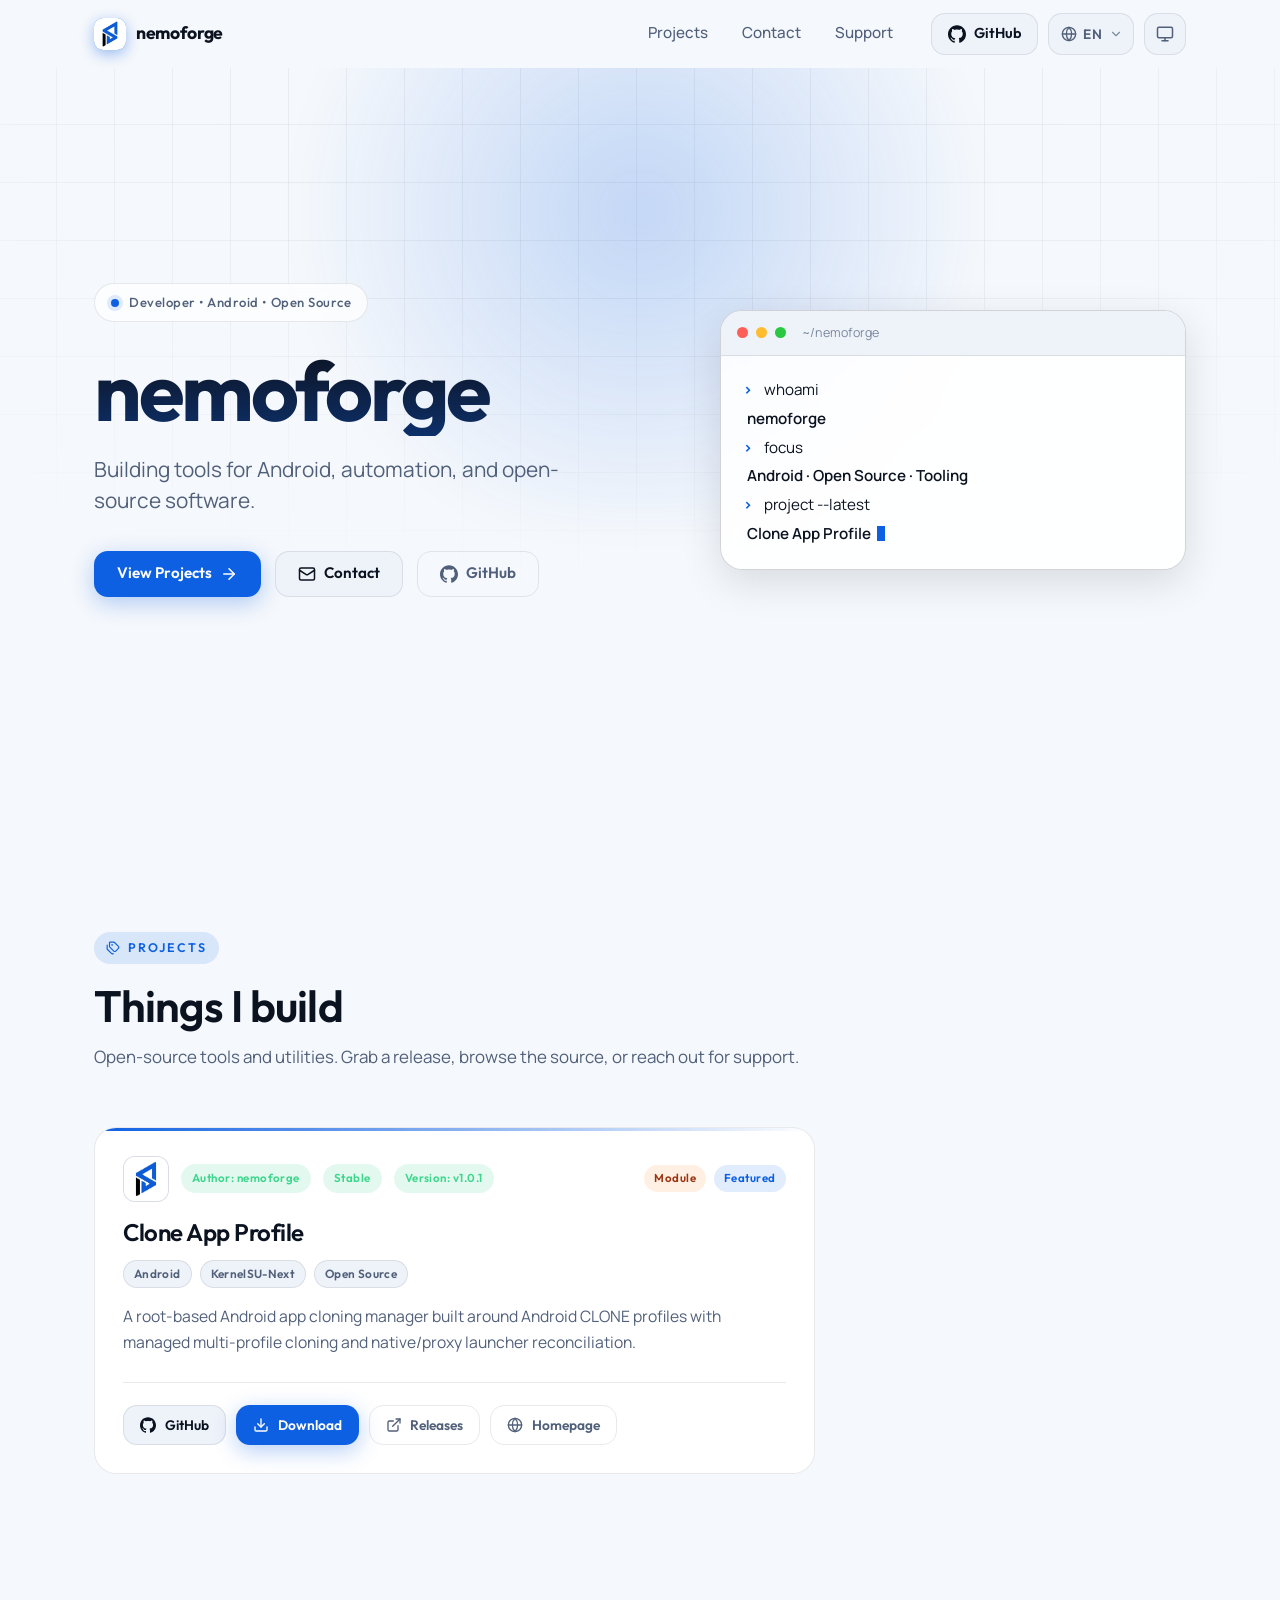
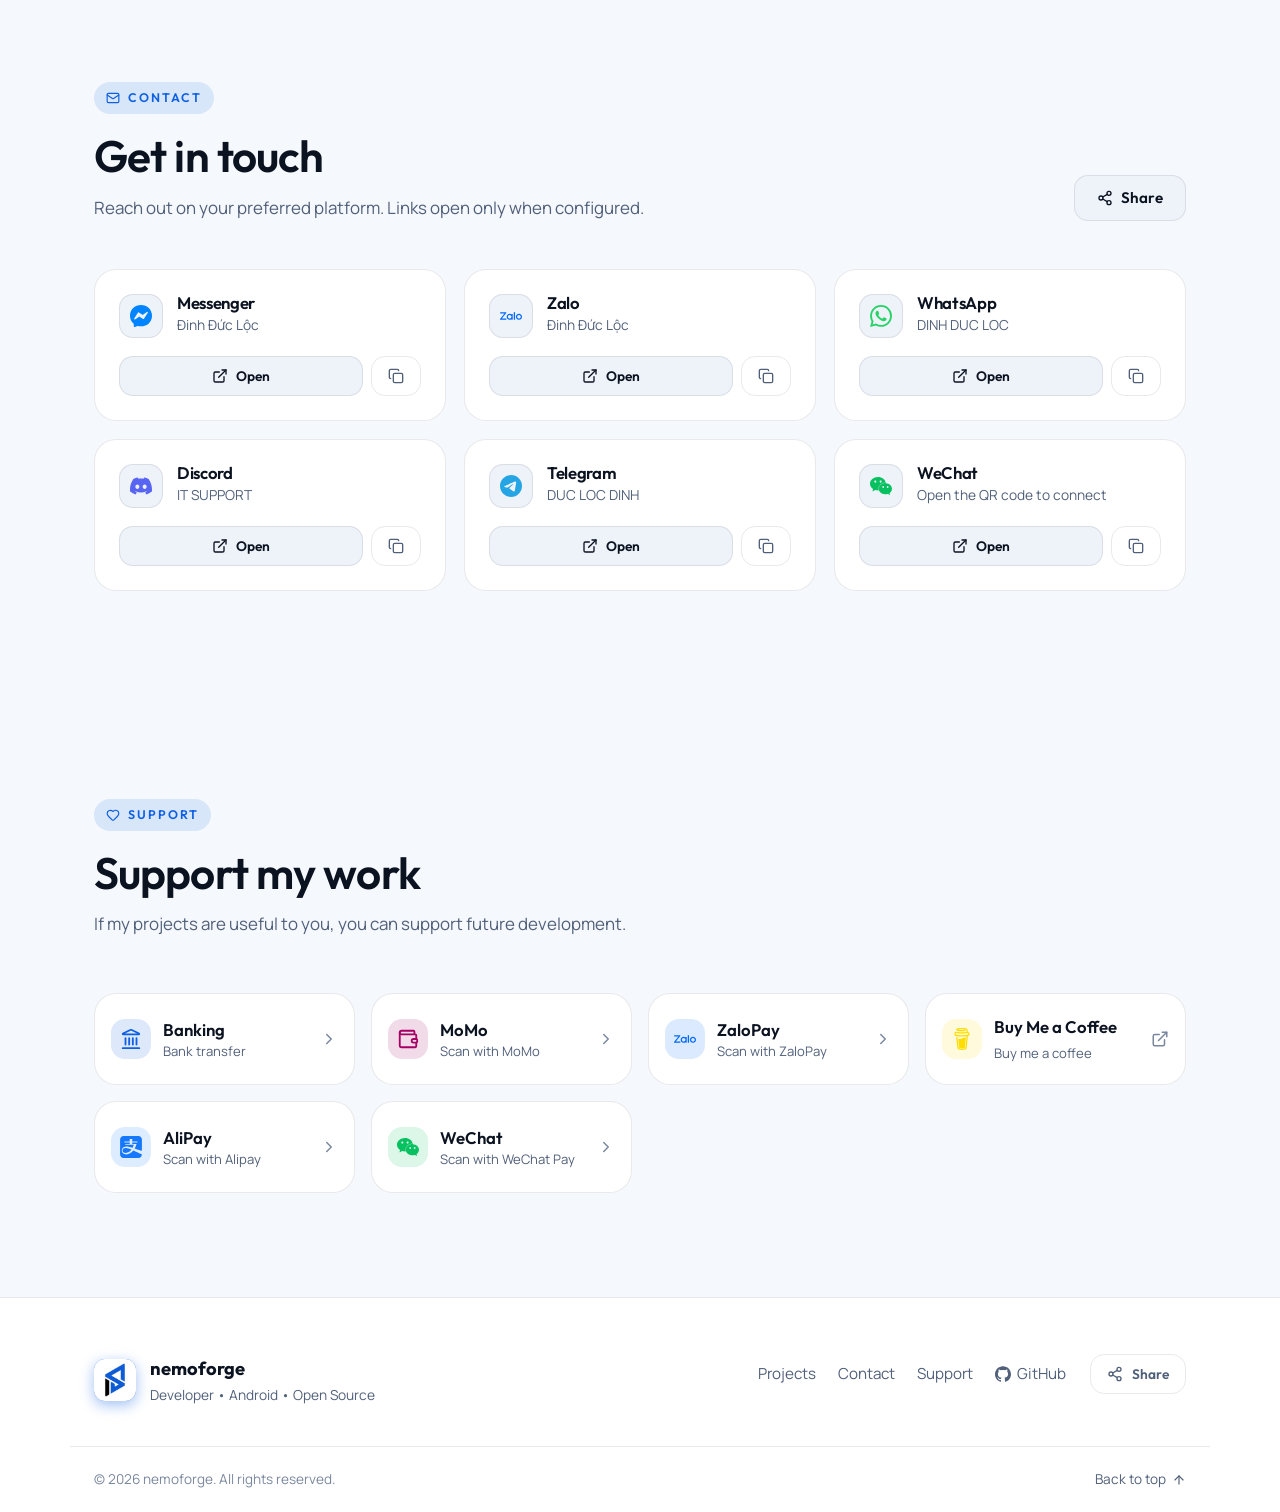
==== index.html @ b8c252a7 "Initial Commit" ====
<!doctype html>
<html lang="en">
  <head>
    <meta charset="UTF-8" />
    <meta name="viewport" content="width=device-width, initial-scale=1.0, viewport-fit=cover" />

    <title>nemoforge</title>
    <meta name="description" content="Developer projects, contact information and support links from nemoforge." />
    <link rel="canonical" href="https://nemoforge.github.io/" />
    <meta name="theme-color" content="#0E60E2" />

    <!-- Icons / manifest -->
    <link rel="icon" type="image/svg+xml" href="/assets/favicon-shgrZSRf.svg" />
    <link rel="apple-touch-icon" href="/assets/favicon-shgrZSRf.svg" />
    <link rel="manifest" href="/site.webmanifest" />

    <!-- Open Graph -->
    <meta property="og:type" content="website" />
    <meta property="og:site_name" content="nemoforge" />
    <meta property="og:title" content="nemoforge" />
    <meta property="og:description" content="Developer projects, contact information and support links from nemoforge." />
    <meta property="og:url" content="https://nemoforge.github.io/" />
    <meta property="og:image" content="https://nemoforge.github.io/social/og.webp" />
    <meta property="og:image:width" content="1200" />
    <meta property="og:image:height" content="630" />
    <meta property="og:image:alt" content="nemoforge — Building tools for Android, automation, and open-source software." />

    <!-- Twitter -->
    <meta name="twitter:card" content="summary_large_image" />
    <meta name="twitter:title" content="nemoforge" />
    <meta name="twitter:description" content="Developer projects, contact information and support links from nemoforge." />
    <meta name="twitter:image" content="https://nemoforge.github.io/social/og.webp" />

    <!-- Prevent flash of incorrect theme -->
    <script>
      (function () {
        try {
          var t = localStorage.getItem('nf-theme') || 'system';
          var m = window.matchMedia('(prefers-color-scheme: dark)').matches;
          var dark = t === 'dark' || (t === 'system' && m);
          document.documentElement.setAttribute('data-theme', dark ? 'dark' : 'light');
        } catch (e) {
          document.documentElement.setAttribute('data-theme', 'dark');
        }
      })();
    </script>
    <script type="module" crossorigin src="/assets/index-eURO1dX4.js"></script>
    <link rel="stylesheet" crossorigin href="/assets/index-DCCCiei5.css">
  </head>
  <body>
    <div id="root"></div>
  </body>
</html>
---- assets/index-DCCCiei5.css ----
@font-face{font-family:Outfit Variable;font-style:normal;font-display:swap;font-weight:100 900;src:url(/assets/outfit-latin-ext-wght-normal-DdQaqQDo.woff2) format("woff2-variations");unicode-range:U+0100-02BA,U+02BD-02C5,U+02C7-02CC,U+02CE-02D7,U+02DD-02FF,U+0304,U+0308,U+0329,U+1D00-1DBF,U+1E00-1E9F,U+1EF2-1EFF,U+2020,U+20A0-20AB,U+20AD-20C0,U+2113,U+2C60-2C7F,U+A720-A7FF}@font-face{font-family:Outfit Variable;font-style:normal;font-display:swap;font-weight:100 900;src:url(/assets/outfit-latin-wght-normal-Bc-8i84L.woff2) format("woff2-variations");unicode-range:U+0000-00FF,U+0131,U+0152-0153,U+02BB-02BC,U+02C6,U+02DA,U+02DC,U+0304,U+0308,U+0329,U+2000-206F,U+20AC,U+2122,U+2191,U+2193,U+2212,U+2215,U+FEFF,U+FFFD}@font-face{font-family:Manrope Variable;font-style:normal;font-display:swap;font-weight:200 800;src:url([data-uri]) format("woff2-variations");unicode-range:U+0460-052F,U+1C80-1C8A,U+20B4,U+2DE0-2DFF,U+A640-A69F,U+FE2E-FE2F}@font-face{font-family:Manrope Variable;font-style:normal;font-display:swap;font-weight:200 800;src:url(/assets/manrope-cyrillic-wght-normal-Dvxsihut.woff2) format("woff2-variations");unicode-range:U+0301,U+0400-045F,U+0490-0491,U+04B0-04B1,U+2116}@font-face{font-family:Manrope Variable;font-style:normal;font-display:swap;font-weight:200 800;src:url(/assets/manrope-greek-wght-normal-DL7QRZyv.woff2) format("woff2-variations");unicode-range:U+0370-0377,U+037A-037F,U+0384-038A,U+038C,U+038E-03A1,U+03A3-03FF}@font-face{font-family:Manrope Variable;font-style:normal;font-display:swap;font-weight:200 800;src:url(/assets/manrope-vietnamese-wght-normal-usUDDRr7.woff2) format("woff2-variations");unicode-range:U+0102-0103,U+0110-0111,U+0128-0129,U+0168-0169,U+01A0-01A1,U+01AF-01B0,U+0300-0301,U+0303-0304,U+0308-0309,U+0323,U+0329,U+1EA0-1EF9,U+20AB}@font-face{font-family:Manrope Variable;font-style:normal;font-display:swap;font-weight:200 800;src:url(/assets/manrope-latin-ext-wght-normal-Ch3YOpNY.woff2) format("woff2-variations");unicode-range:U+0100-02BA,U+02BD-02C5,U+02C7-02CC,U+02CE-02D7,U+02DD-02FF,U+0304,U+0308,U+0329,U+1D00-1DBF,U+1E00-1E9F,U+1EF2-1EFF,U+2020,U+20A0-20AB,U+20AD-20C0,U+2113,U+2C60-2C7F,U+A720-A7FF}@font-face{font-family:Manrope Variable;font-style:normal;font-display:swap;font-weight:200 800;src:url(/assets/manrope-latin-wght-normal-DHIcAJRg.woff2) format("woff2-variations");unicode-range:U+0000-00FF,U+0131,U+0152-0153,U+02BB-02BC,U+02C6,U+02DA,U+02DC,U+0304,U+0308,U+0329,U+2000-206F,U+20AC,U+2122,U+2191,U+2193,U+2212,U+2215,U+FEFF,U+FFFD}:root{--primary: #0E60E2;--primary-hover: #2C79F5;--primary-active: #0A4CB8;--primary-soft: rgba(14, 96, 226, .12);--primary-ring: rgba(14, 96, 226, .4);--danger: #E5484D;--success: #3DD68C;--radius-sm: 10px;--radius-md: 14px;--radius-lg: 22px;--radius-full: 999px;--font-display: "Outfit Variable", ui-sans-serif, system-ui, sans-serif;--font-body: "Manrope Variable", ui-sans-serif, system-ui, sans-serif;--maxw: 1140px;--nav-h: 68px}[data-theme=dark]{--background: #0A0C11;--surface: #111520;--surface-secondary: #171C29;--surface-hover: #1D2433;--text-primary: #EEF2F8;--text-secondary: #93A0B4;--text-tertiary: #66738A;--border: rgba(255, 255, 255, .08);--border-strong: rgba(255, 255, 255, .16);--grid-line: rgba(255, 255, 255, .045);--shadow-md: 0 12px 40px rgba(0, 0, 0, .45);--backdrop: rgba(6, 8, 12, .72);color-scheme:dark}[data-theme=light]{--background: #F5F8FC;--surface: #FFFFFF;--surface-secondary: #EEF2F9;--surface-hover: #E5ECF6;--text-primary: #0B1220;--text-secondary: #51607A;--text-tertiary: #7A889F;--border: rgba(11, 18, 32, .09);--border-strong: rgba(11, 18, 32, .18);--grid-line: rgba(11, 18, 32, .05);--shadow-md: 0 12px 40px rgba(11, 18, 32, .12);--backdrop: rgba(20, 28, 45, .45);color-scheme:light}*,*:before,*:after{box-sizing:border-box}*{margin:0}html{scroll-behavior:smooth;scroll-padding-top:calc(var(--nav-h) + 16px)}body{font-family:var(--font-body);background:var(--background);color:var(--text-primary);line-height:1.6;font-size:16px;-webkit-font-smoothing:antialiased;text-rendering:optimizeLegibility;transition:background-color .3s ease,color .3s ease;overflow-x:hidden}h1,h2,h3,h4{font-family:var(--font-display);line-height:1.08;font-weight:600;letter-spacing:-.02em;color:var(--text-primary)}a{color:inherit;text-decoration:none}img,svg{display:block;max-width:100%}button{font-family:inherit;color:inherit}ul{list-style:none;padding:0}:focus-visible{outline:2px solid var(--primary);outline-offset:3px;border-radius:6px}::selection{background:var(--primary);color:#fff}.container{width:100%;max-width:var(--maxw);margin:0 auto;padding:0 24px}.section{padding:104px 0;position:relative}.section-head{max-width:640px;margin-bottom:56px}.eyebrow{display:inline-flex;align-items:center;gap:8px;font-family:var(--font-display);font-size:.78rem;font-weight:600;letter-spacing:.16em;text-transform:uppercase;color:var(--primary);background:var(--primary-soft);padding:6px 12px;border-radius:var(--radius-full);margin-bottom:18px}.section-title{font-size:clamp(1.9rem,4vw,2.75rem);margin-bottom:14px}.section-sub{color:var(--text-secondary);font-size:1.06rem}.btn{display:inline-flex;align-items:center;justify-content:center;gap:.55rem;height:46px;padding:0 1.35rem;border-radius:var(--radius-md);font-family:var(--font-display);font-weight:600;font-size:.95rem;border:1px solid transparent;background:transparent;cursor:pointer;white-space:nowrap;transition:background-color .2s ease,border-color .2s ease,transform .15s ease,box-shadow .2s ease,color .2s ease}.btn:active{transform:translateY(1px)}.btn-primary{background:var(--primary);color:#fff;box-shadow:0 6px 22px #0e60e24d}.btn-primary:hover{background:var(--primary-hover)}.btn-primary:active{background:var(--primary-active)}.btn-secondary{background:var(--surface-secondary);color:var(--text-primary);border-color:var(--border)}.btn-secondary:hover{background:var(--surface-hover);border-color:var(--border-strong)}.btn-ghost{background:transparent;color:var(--text-secondary);border-color:var(--border)}.btn-ghost:hover{color:var(--text-primary);border-color:var(--border-strong);background:var(--surface)}.btn-sm{height:40px;padding:0 1rem;font-size:.86rem}.btn:disabled{opacity:.45;cursor:not-allowed}.btn:disabled:active{transform:none}.card{background:var(--surface);border:1px solid var(--border);border-radius:var(--radius-lg);transition:border-color .25s ease,transform .25s ease,box-shadow .25s ease,background-color .25s ease}[data-reveal]{opacity:0;transform:translateY(20px);transition:opacity .6s cubic-bezier(.22,1,.36,1),transform .6s cubic-bezier(.22,1,.36,1)}[data-reveal].in-view{opacity:1;transform:none}.skip-link{position:absolute;left:16px;top:-60px;z-index:1000;background:var(--primary);color:#fff;padding:10px 16px;border-radius:var(--radius-md);font-weight:600;transition:top .2s ease}.skip-link:focus{top:16px}@media (max-width: 768px){.container{padding:0 20px}.section{padding:72px 0}.section-head{margin-bottom:40px}}@media (max-width: 360px){.container{padding:0 16px}}@media (prefers-reduced-motion: reduce){html{scroll-behavior:auto}*,*:before,*:after{animation-duration:.001ms!important;animation-iteration-count:1!important;transition-duration:.001ms!important}[data-reveal]{opacity:1!important;transform:none!important}}._toggle_gw2w5_1{display:inline-flex;align-items:center;justify-content:center;width:42px;height:42px;border-radius:var(--radius-md);border:1px solid var(--border);background:var(--surface-secondary);color:var(--text-secondary);cursor:pointer;transition:color .2s ease,border-color .2s ease,background-color .2s ease,transform .15s ease}._toggle_gw2w5_1:hover{color:var(--text-primary);border-color:var(--border-strong);background:var(--surface-hover)}._toggle_gw2w5_1:active{transform:scale(.94)}._wrap_x53pj_1{position:relative}._trigger_x53pj_3{display:inline-flex;align-items:center;gap:6px;height:42px;padding:0 10px 0 12px;border-radius:var(--radius-md);border:1px solid var(--border);background:var(--surface-secondary);color:var(--text-secondary);font-family:var(--font-display);font-weight:600;font-size:.85rem;cursor:pointer;transition:color .2s ease,border-color .2s ease,background-color .2s ease}._trigger_x53pj_3:hover{color:var(--text-primary);border-color:var(--border-strong);background:var(--surface-hover)}._short_x53pj_21{letter-spacing:.04em;min-width:20px;text-align:left}._chevron_x53pj_22{transition:transform .2s ease;opacity:.7}._chevronOpen_x53pj_23{transform:rotate(180deg)}._menu_x53pj_25{position:absolute;top:calc(100% + 8px);right:0;min-width:170px;padding:6px;border-radius:var(--radius-md);background:var(--surface);border:1px solid var(--border-strong);box-shadow:var(--shadow-md);z-index:120;animation:_menu-in_x53pj_1 .16s ease}._option_x53pj_39{display:flex;align-items:center;justify-content:space-between;width:100%;gap:12px;padding:10px 12px;border:none;border-radius:9px;background:transparent;color:var(--text-secondary);font-family:var(--font-body);font-size:.92rem;cursor:pointer;transition:color .15s ease,background-color .15s ease}._option_x53pj_39:hover{color:var(--text-primary);background:var(--surface-secondary)}._active_x53pj_56{color:var(--primary);font-weight:600}@keyframes _menu-in_x53pj_1{0%{opacity:0;transform:translateY(-6px)}to{opacity:1;transform:none}}@media (max-width: 380px){._trigger_x53pj_3{padding:0;width:42px;justify-content:center}._short_x53pj_21,._chevron_x53pj_22{display:none}}._header_1wkyx_1{position:sticky;top:0;z-index:100;height:var(--nav-h);display:flex;align-items:center;border-bottom:1px solid transparent;transition:background-color .3s ease,border-color .3s ease,backdrop-filter .3s ease}._scrolled_1wkyx_12{background:color-mix(in srgb,var(--background) 78%,transparent);backdrop-filter:blur(16px);-webkit-backdrop-filter:blur(16px);border-bottom-color:var(--border)}._inner_1wkyx_19{display:flex;align-items:center;justify-content:space-between;gap:24px;width:100%}._brand_1wkyx_27{display:inline-flex;align-items:center;gap:10px;font-family:var(--font-display);font-weight:700;font-size:1.1rem;letter-spacing:-.02em}._mark_1wkyx_37{display:block;flex-shrink:0;object-fit:contain;width:32px;height:32px;border-radius:9px;background:linear-gradient(145deg,var(--primary-hover),var(--primary-active));box-shadow:0 4px 14px #0e60e266}._brandText_1wkyx_48{color:var(--text-primary)}._desktopNav_1wkyx_50{display:flex;align-items:center;gap:6px;margin-left:auto}._navLink_1wkyx_57{padding:8px 14px;border-radius:var(--radius-md);color:var(--text-secondary);font-weight:500;font-size:.95rem;transition:color .2s ease,background-color .2s ease}._navLink_1wkyx_57:hover{color:var(--text-primary);background:var(--surface-secondary)}._actions_1wkyx_67{display:flex;align-items:center;gap:10px}._ghLink_1wkyx_69{display:inline-flex;align-items:center;gap:8px;height:42px;padding:0 16px;border-radius:var(--radius-md);border:1px solid var(--border);background:var(--surface-secondary);color:var(--text-primary);font-family:var(--font-display);font-weight:600;font-size:.9rem;transition:border-color .2s ease,background-color .2s ease}._ghLink_1wkyx_69:hover{border-color:var(--border-strong);background:var(--surface-hover)}._hamburger_1wkyx_86{display:none;align-items:center;justify-content:center;width:42px;height:42px;border-radius:var(--radius-md);border:1px solid var(--border);background:var(--surface-secondary);color:var(--text-primary);cursor:pointer}._overlay_1wkyx_99{position:fixed;inset:var(--nav-h) 0 0;background:var(--backdrop);-webkit-backdrop-filter:blur(4px);backdrop-filter:blur(4px);z-index:90;animation:_fade_1wkyx_1 .2s ease}._mobileNav_1wkyx_108{position:fixed;top:var(--nav-h);left:0;right:0;z-index:95;display:flex;flex-direction:column;gap:4px;padding:16px 20px 22px;background:var(--surface);border-bottom:1px solid var(--border);box-shadow:var(--shadow-md);animation:_slide_1wkyx_1 .24s cubic-bezier(.22,1,.36,1)}._mobileLink_1wkyx_124{display:flex;align-items:center;gap:10px;padding:14px 16px;border-radius:var(--radius-md);font-family:var(--font-display);font-weight:600;font-size:1.05rem;color:var(--text-primary);transition:background-color .2s ease}._mobileLink_1wkyx_124:hover{background:var(--surface-secondary)}@keyframes _fade_1wkyx_1{0%{opacity:0}to{opacity:1}}@keyframes _slide_1wkyx_1{0%{opacity:0;transform:translateY(-10px)}to{opacity:1;transform:none}}@media (max-width: 860px){._desktopNav_1wkyx_50,._ghLink_1wkyx_69 span{display:none}._ghLink_1wkyx_69{padding:0;width:42px;justify-content:center}._hamburger_1wkyx_86{display:inline-flex}}@media (max-width: 860px){._ghLink_1wkyx_69{display:none}}@media (max-width: 400px){._actions_1wkyx_67{gap:6px}._brandText_1wkyx_48{font-size:1rem}}._hero_1u9i2_1{position:relative;min-height:calc(92vh - var(--nav-h));display:flex;align-items:center;padding:80px 0 96px;overflow:hidden}._bg_1u9i2_10{position:absolute;top:0;right:0;bottom:0;left:0;pointer-events:none;z-index:0}._grid_1u9i2_12{position:absolute;top:-2px;right:-2px;bottom:-2px;left:-2px;background-image:linear-gradient(var(--grid-line) 1px,transparent 1px),linear-gradient(90deg,var(--grid-line) 1px,transparent 1px);background-size:58px 58px;-webkit-mask-image:radial-gradient(ellipse 82% 62% at 50% 8%,#000 38%,transparent 100%);mask-image:radial-gradient(ellipse 82% 62% at 50% 8%,#000 38%,transparent 100%)}._glow_1u9i2_23{position:absolute;top:-22%;left:50%;width:min(920px,90vw);height:620px;transform:translate(-50%);background:radial-gradient(circle at center,rgba(14,96,226,.22),transparent 62%);filter:blur(18px);animation:_float_1u9i2_1 15s ease-in-out infinite}._inner_1u9i2_35{position:relative;z-index:1;display:grid;grid-template-columns:1.1fr .9fr;align-items:center;gap:56px}._left_1u9i2_44{max-width:620px}._badge_1u9i2_46{display:inline-flex;align-items:center;gap:10px;padding:8px 16px;border-radius:var(--radius-full);border:1px solid var(--border);background:color-mix(in srgb,var(--surface) 70%,transparent);-webkit-backdrop-filter:blur(8px);backdrop-filter:blur(8px);font-family:var(--font-display);font-size:.82rem;font-weight:500;letter-spacing:.04em;color:var(--text-secondary)}._dot_1u9i2_62{width:8px;height:8px;border-radius:50%;background:var(--primary);box-shadow:0 0 0 4px var(--primary-soft)}._title_1u9i2_70{font-size:clamp(3rem,7vw,5.2rem);font-weight:700;letter-spacing:-.04em;margin:24px 0 18px;background:linear-gradient(180deg,var(--text-primary),color-mix(in srgb,var(--text-primary) 62%,var(--primary)));-webkit-background-clip:text;background-clip:text;color:transparent}._subtitle_1u9i2_81{font-size:clamp(1.05rem,2.2vw,1.3rem);color:var(--text-secondary);max-width:520px;line-height:1.5}._cta_1u9i2_88{display:flex;flex-wrap:wrap;gap:14px;margin-top:34px}._terminal_1u9i2_96{border:1px solid var(--border-strong);border-radius:var(--radius-lg);background:color-mix(in srgb,var(--surface) 88%,transparent);-webkit-backdrop-filter:blur(10px);backdrop-filter:blur(10px);box-shadow:var(--shadow-md);overflow:hidden;font-family:Manrope Variable,ui-monospace,monospace}._termBar_1u9i2_106{display:flex;align-items:center;gap:8px;padding:12px 16px;border-bottom:1px solid var(--border);background:var(--surface-secondary)}._dotRed_1u9i2_114,._dotYellow_1u9i2_114,._dotGreen_1u9i2_114{width:11px;height:11px;border-radius:50%}._dotRed_1u9i2_114{background:#ff5f57}._dotYellow_1u9i2_114{background:#febc2e}._dotGreen_1u9i2_114{background:#28c840}._termTitle_1u9i2_118{margin-left:8px;font-size:.78rem;color:var(--text-tertiary);letter-spacing:.02em}._termBody_1u9i2_120{padding:20px 22px;font-size:.95rem;line-height:1.9;font-variant-ligatures:none}._termBody_1u9i2_120 p{white-space:nowrap}._prompt_1u9i2_127{color:var(--primary);font-weight:700;margin-right:8px}._out_1u9i2_128{color:var(--text-primary);font-weight:600;padding-left:4px}._caret_1u9i2_130{display:inline-block;width:8px;height:1.05em;margin-left:6px;vertical-align:-.15em;background:var(--primary);animation:_blink_1u9i2_1 1.1s steps(1) infinite}@keyframes _float_1u9i2_1{0%,to{transform:translate(-50%) translateY(0)}50%{transform:translate(-50%) translateY(34px)}}@keyframes _blink_1u9i2_1{0%,50%{opacity:1}50.01%,to{opacity:0}}@media (prefers-reduced-motion: reduce){._glow_1u9i2_23,._caret_1u9i2_130{animation:none}}@media (max-width: 900px){._inner_1u9i2_35{grid-template-columns:1fr;gap:40px}._terminal_1u9i2_96{max-width:460px}}@media (max-width: 560px){._hero_1u9i2_1{min-height:auto;padding:48px 0 64px}._cta_1u9i2_88 ._btn_1u9i2_158{flex:1 1 auto}._termBody_1u9i2_120{font-size:.86rem}}._sectionHead_xxhfl_1.section-head{max-width:none}._grid_xxhfl_5{display:grid;grid-template-columns:repeat(auto-fill,minmax(340px,1fr));gap:22px}._card_xxhfl_11{display:flex;flex-direction:column;padding:28px;position:relative;overflow:hidden}._card_xxhfl_11:before{content:"";position:absolute;inset:0 0 auto 0;height:3px;background:linear-gradient(90deg,var(--primary),transparent);opacity:0;transition:opacity .25s ease}._card_xxhfl_11:hover{border-color:var(--border-strong);transform:translateY(-4px);box-shadow:var(--shadow-md)}._card_xxhfl_11:hover:before{opacity:1}._featured_xxhfl_40{grid-column:span 2}._featured_xxhfl_40:before{opacity:1}._top_xxhfl_48{display:flex;flex-wrap:wrap;align-items:center;gap:12px;margin-bottom:18px}._icon_xxhfl_56{display:inline-flex;align-items:center;justify-content:center;width:46px;height:46px;border-radius:12px;overflow:hidden;background:var(--surface-secondary);border:1px solid var(--border);flex-shrink:0}._iconImg_xxhfl_69{width:100%;height:100%;object-fit:cover}._iconFallback_xxhfl_75{font-family:var(--font-display);font-weight:700;font-size:1.3rem;color:var(--primary);text-transform:lowercase}._status_xxhfl_83{font-family:var(--font-display);font-size:.72rem;font-weight:600;letter-spacing:.04em;padding:4px 10px;border-radius:var(--radius-full);border:1px solid var(--border)}._status_stable_xxhfl_93,._metadata_xxhfl_94{color:var(--success);background:color-mix(in srgb,var(--success) 14%,transparent);border-color:transparent}._status_beta_xxhfl_100{color:#febc2e;background:#febc2e24;border-color:transparent}._status_wip_xxhfl_106{color:var(--text-secondary);background:var(--surface-secondary)}._status_archived_xxhfl_111{color:var(--text-tertiary);background:var(--surface-secondary)}._metadata_xxhfl_94{max-width:100%;overflow-wrap:anywhere}._badges_xxhfl_121{display:flex;flex-wrap:wrap;align-items:center;gap:8px;margin-left:auto}._featuredTag_xxhfl_129{font-family:var(--font-display);font-size:.72rem;font-weight:600;letter-spacing:.04em;padding:4px 10px;border-radius:var(--radius-full);color:var(--primary);background:var(--primary-soft)}._category_module_xxhfl_140{color:#fb923c;background:#fb923c24}._category_apk_xxhfl_145{color:#facc15;background:#facc1524}[data-theme=light] ._category_module_xxhfl_140{color:#9a3412}[data-theme=light] ._category_apk_xxhfl_145{color:#854d0e}._body_xxhfl_158{flex:1}._name_xxhfl_162{font-size:1.5rem;margin-bottom:14px}._tags_xxhfl_167{display:flex;flex-wrap:wrap;gap:8px;margin-bottom:16px}._tag_xxhfl_167{font-family:var(--font-display);font-size:.74rem;font-weight:600;letter-spacing:.03em;padding:4px 10px;border-radius:var(--radius-full);color:var(--text-secondary);background:var(--surface-secondary);border:1px solid var(--border)}._desc_xxhfl_186{color:var(--text-secondary);font-size:.98rem;line-height:1.65}._actions_xxhfl_192{display:flex;flex-wrap:wrap;gap:10px;margin-top:26px;padding-top:22px;border-top:1px solid var(--border)}@media (max-width: 760px){._grid_xxhfl_5{grid-template-columns:1fr}._featured_xxhfl_40{grid-column:auto}}@media (max-width: 480px){._card_xxhfl_11{padding:24px}._actions_xxhfl_192 ._btn_xxhfl_216{flex:1 1 auto}}._wrap_8br6j_1{position:fixed;left:50%;bottom:28px;transform:translate(-50%);z-index:2000;display:flex;flex-direction:column;gap:10px;align-items:center;pointer-events:none;width:max-content;max-width:calc(100vw - 32px)}._toast_8br6j_16{display:flex;align-items:center;gap:10px;background:var(--surface);color:var(--text-primary);border:1px solid var(--border-strong);border-radius:var(--radius-full);padding:12px 20px;font-size:.9rem;font-weight:500;box-shadow:var(--shadow-md);animation:_toast-in_8br6j_1 .25s cubic-bezier(.22,1,.36,1)}._icon_8br6j_31{color:var(--success);flex-shrink:0}@keyframes _toast-in_8br6j_1{0%{opacity:0;transform:translateY(12px) scale(.96)}to{opacity:1;transform:none}}._head_1xxfy_1{display:flex;align-items:flex-end;justify-content:space-between;gap:24px;margin-bottom:48px}._share_1xxfy_8{flex-shrink:0}._grid_1xxfy_10{display:grid;grid-template-columns:repeat(auto-fill,minmax(300px,1fr));gap:18px}._card_1xxfy_16{display:flex;flex-direction:column;gap:18px;padding:24px}._card_1xxfy_16:hover{border-color:var(--border-strong);transform:translateY(-3px)}._cardHead_1xxfy_24{display:flex;align-items:flex-start;gap:14px}._icon_1xxfy_26{display:inline-flex;align-items:center;justify-content:center;width:44px;height:44px;border-radius:var(--radius-md);background:var(--surface-secondary);border:1px solid var(--border);flex-shrink:0}._info_1xxfy_38{min-width:0}._name_1xxfy_39{font-size:1.05rem;margin-bottom:2px}._meta_1xxfy_40{color:var(--text-secondary);font-size:.86rem;word-break:break-all}._row_1xxfy_42{display:flex;gap:8px;margin-top:auto}._action_1xxfy_43{flex:1}@media (max-width: 640px){._head_1xxfy_1{flex-direction:column;align-items:flex-start;gap:20px}._grid_1xxfy_10{grid-template-columns:1fr}}._backdrop_umqs8_1{position:fixed;top:0;right:0;bottom:0;left:0;z-index:500;background:var(--backdrop);backdrop-filter:blur(6px);-webkit-backdrop-filter:blur(6px);display:flex;align-items:center;justify-content:center;padding:24px;animation:_fade_umqs8_1 .2s ease}._dialog_umqs8_15{width:100%;max-width:420px;background:var(--surface);border:1px solid var(--border-strong);border-radius:var(--radius-lg);box-shadow:var(--shadow-md);padding:24px;animation:_pop_umqs8_1 .24s cubic-bezier(.22,1,.36,1);max-height:calc(100vh - 48px);overflow-y:auto}._header_umqs8_28{display:flex;align-items:center;justify-content:space-between;margin-bottom:20px}._title_umqs8_29{font-size:1.3rem}._close_umqs8_31{display:inline-flex;align-items:center;justify-content:center;width:38px;height:38px;border-radius:var(--radius-md);border:1px solid var(--border);background:var(--surface-secondary);color:var(--text-secondary);cursor:pointer;transition:color .2s ease,background-color .2s ease}._close_umqs8_31:hover{color:var(--text-primary);background:var(--surface-hover)}._qrWrap_umqs8_46{display:flex;justify-content:center;margin-bottom:22px}._qrImg_umqs8_48{width:240px;height:240px;object-fit:contain;border-radius:var(--radius-md);background:#fff;padding:12px;border:1px solid var(--border)}._qrPlaceholder_umqs8_58{width:240px;height:240px;display:flex;flex-direction:column;align-items:center;justify-content:center;gap:8px;text-align:center;color:var(--text-tertiary);background:var(--surface-secondary);border:1px dashed var(--border-strong);border-radius:var(--radius-md)}._qrPlaceholder_umqs8_58 span{font-family:var(--font-display);font-weight:600;font-size:.95rem;color:var(--text-secondary)}._qrPlaceholder_umqs8_58 small{font-size:.78rem}._rows_umqs8_75{display:flex;flex-direction:column;gap:2px;margin-bottom:20px}._detailRow_umqs8_77{display:flex;align-items:center;gap:12px;padding:12px 0;border-bottom:1px solid var(--border)}._detailRow_umqs8_77:last-child{border-bottom:none}._rowLabel_umqs8_86{font-size:.82rem;color:var(--text-tertiary);min-width:108px;flex-shrink:0}._rowValue_umqs8_87{font-family:var(--font-display);font-weight:600;color:var(--text-primary);flex:1;word-break:break-all;text-align:right}._copyBtn_umqs8_95{display:inline-flex;align-items:center;justify-content:center;width:34px;height:34px;border-radius:9px;border:1px solid var(--border);background:var(--surface-secondary);color:var(--text-secondary);cursor:pointer;flex-shrink:0;transition:color .2s ease,background-color .2s ease}._copyBtn_umqs8_95:hover{color:var(--primary);background:var(--primary-soft)}._cta_umqs8_111{width:100%}._emptyNote_umqs8_113{text-align:center;color:var(--text-secondary);font-size:.92rem;padding:4px 8px}@keyframes _fade_umqs8_1{0%{opacity:0}to{opacity:1}}@keyframes _pop_umqs8_1{0%{opacity:0;transform:translateY(16px) scale(.97)}to{opacity:1;transform:none}}@media (max-width: 520px){._backdrop_umqs8_1{padding:0;align-items:flex-end}._dialog_umqs8_15{max-width:100%;max-height:92vh;border-radius:var(--radius-lg) var(--radius-lg) 0 0;animation:_sheet_umqs8_1 .28s cubic-bezier(.22,1,.36,1);padding-bottom:max(24px,env(safe-area-inset-bottom))}._qrImg_umqs8_48,._qrPlaceholder_umqs8_58{width:220px;height:220px}}@keyframes _sheet_umqs8_1{0%{transform:translateY(100%)}to{transform:none}}._head_rvx45_1{max-width:620px}._grid_rvx45_3{display:grid;grid-template-columns:repeat(auto-fill,minmax(min(100%,260px),1fr));grid-auto-rows:1fr;gap:16px}._method_rvx45_10{display:flex;width:100%;min-width:0;height:100%;align-items:center;gap:12px;padding:20px 16px;text-align:left;cursor:pointer;font-family:var(--font-body)}._method_rvx45_10:hover{border-color:color-mix(in srgb,var(--accent) 55%,var(--border));transform:translateY(-3px);box-shadow:var(--shadow-md)}._icon_rvx45_28{display:inline-flex;align-items:center;justify-content:center;width:40px;height:40px;border-radius:var(--radius-md);color:var(--accent);background:color-mix(in srgb,var(--accent) 14%,transparent);flex-shrink:0}._info_rvx45_40{display:flex;flex-direction:column;gap:2px;flex:1;min-width:0}._name_rvx45_41{font-family:var(--font-display);font-weight:600;font-size:1.05rem;color:var(--text-primary);white-space:nowrap}._hint_rvx45_42{font-size:.82rem;color:var(--text-secondary)}._chevron_rvx45_44{color:var(--text-tertiary);transition:transform .2s ease,color .2s ease;flex-shrink:0}._method_rvx45_10:hover ._chevron_rvx45_44{transform:translate(3px);color:var(--accent)}@media (max-width: 560px){._grid_rvx45_3{grid-template-columns:1fr}}._footer_2fqsx_1{border-top:1px solid var(--border);background:var(--surface);padding:56px 0 0}._inner_2fqsx_7{display:flex;align-items:flex-start;justify-content:space-between;gap:32px;flex-wrap:wrap;padding-bottom:40px}._brand_2fqsx_16{display:flex;align-items:center;gap:14px}._mark_2fqsx_18{display:block;flex-shrink:0;object-fit:contain;width:42px;height:42px;border-radius:11px;background:linear-gradient(145deg,var(--primary-hover),var(--primary-active));box-shadow:0 4px 14px #0e60e266}._name_2fqsx_29{font-family:var(--font-display);font-weight:700;font-size:1.15rem}._tagline_2fqsx_30{color:var(--text-secondary);font-size:.86rem}._links_2fqsx_32{display:flex;flex-wrap:wrap;gap:8px 22px;align-items:center}._links_2fqsx_32 a{color:var(--text-secondary);font-size:.95rem;transition:color .2s ease}._links_2fqsx_32 a:hover{color:var(--text-primary)}._gh_2fqsx_36{display:inline-flex;align-items:center;gap:6px}._share_2fqsx_37{margin-left:2px}._bottom_2fqsx_39{display:flex;align-items:center;justify-content:space-between;gap:16px;flex-wrap:wrap;padding:22px 24px;border-top:1px solid var(--border);color:var(--text-tertiary);font-size:.85rem}._top_2fqsx_51{display:inline-flex;align-items:center;gap:6px;color:var(--text-secondary);transition:color .2s ease}._top_2fqsx_51:hover{color:var(--primary)}@media (max-width: 560px){._inner_2fqsx_7{flex-direction:column;gap:24px}}
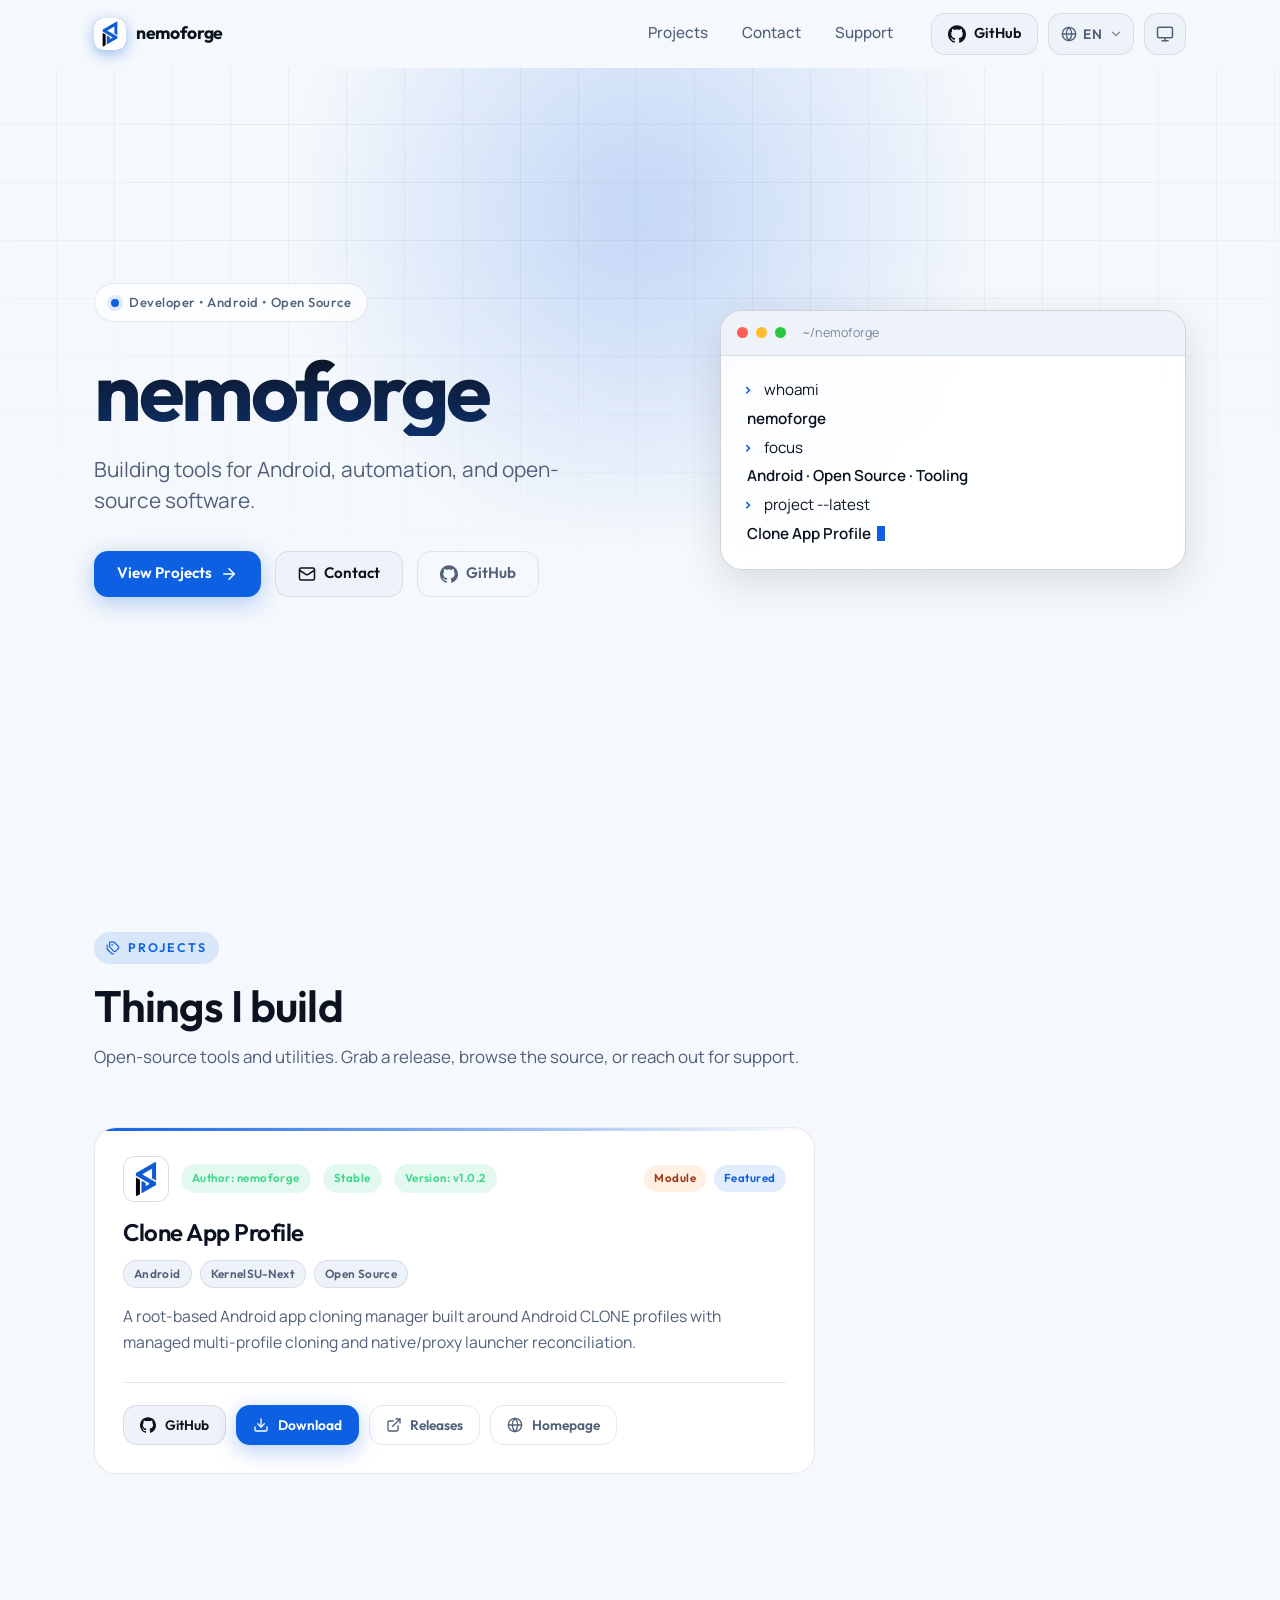
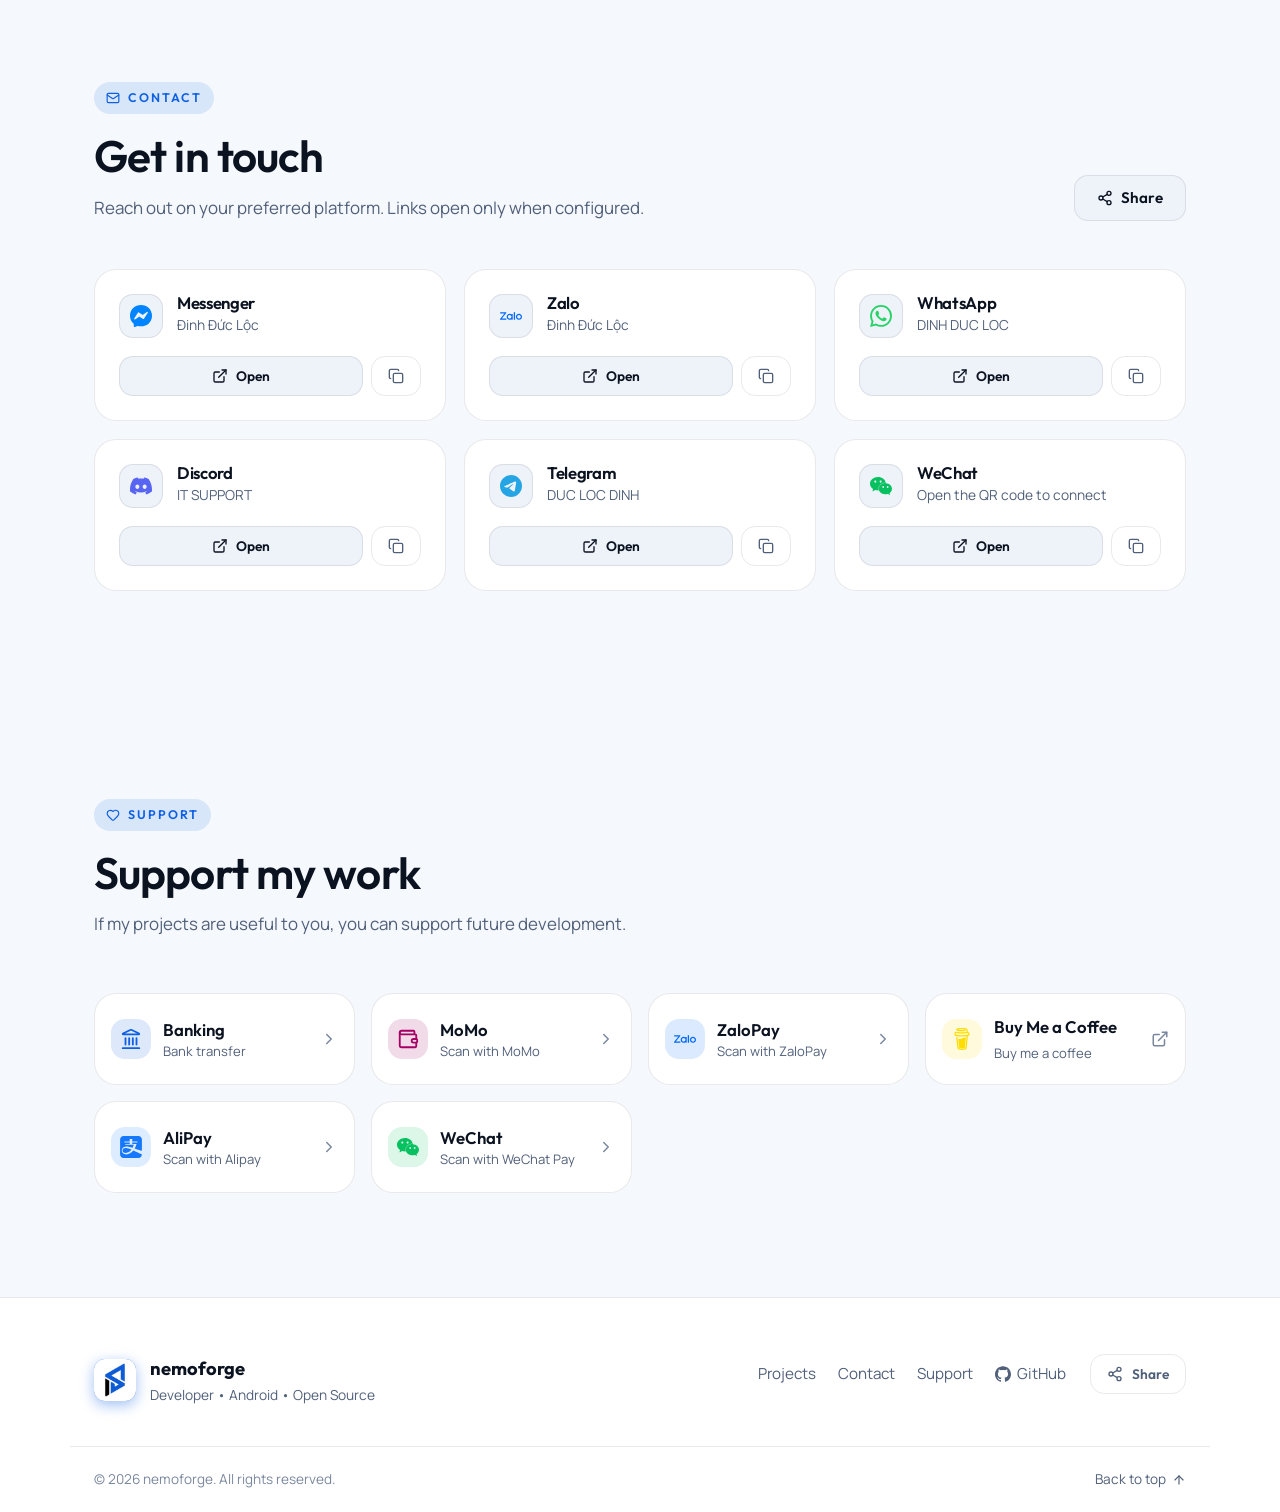
==== commit d9412a43: "update website" ====
--- a/index.html
+++ b/index.html
@@ -44,8 +44,8 @@
         }
       })();
     </script>
-    <script type="module" crossorigin src="/assets/index-eURO1dX4.js"></script>
-    <link rel="stylesheet" crossorigin href="/assets/index-DCCCiei5.css">
+    <script type="module" crossorigin src="/assets/index-rj5Hyf7w.js"></script>
+    <link rel="stylesheet" crossorigin href="/assets/index-BSH4bBKH.css">
   </head>
   <body>
     <div id="root"></div>
--- a/assets/index-BSH4bBKH.css
+++ b/assets/index-BSH4bBKH.css
@@ -0,0 +1 @@
+@font-face{font-family:Outfit Variable;font-style:normal;font-display:swap;font-weight:100 900;src:url(/assets/outfit-latin-ext-wght-normal-DdQaqQDo.woff2) format("woff2-variations");unicode-range:U+0100-02BA,U+02BD-02C5,U+02C7-02CC,U+02CE-02D7,U+02DD-02FF,U+0304,U+0308,U+0329,U+1D00-1DBF,U+1E00-1E9F,U+1EF2-1EFF,U+2020,U+20A0-20AB,U+20AD-20C0,U+2113,U+2C60-2C7F,U+A720-A7FF}@font-face{font-family:Outfit Variable;font-style:normal;font-display:swap;font-weight:100 900;src:url(/assets/outfit-latin-wght-normal-Bc-8i84L.woff2) format("woff2-variations");unicode-range:U+0000-00FF,U+0131,U+0152-0153,U+02BB-02BC,U+02C6,U+02DA,U+02DC,U+0304,U+0308,U+0329,U+2000-206F,U+20AC,U+2122,U+2191,U+2193,U+2212,U+2215,U+FEFF,U+FFFD}@font-face{font-family:Manrope Variable;font-style:normal;font-display:swap;font-weight:200 800;src:url([data-uri]) format("woff2-variations");unicode-range:U+0460-052F,U+1C80-1C8A,U+20B4,U+2DE0-2DFF,U+A640-A69F,U+FE2E-FE2F}@font-face{font-family:Manrope Variable;font-style:normal;font-display:swap;font-weight:200 800;src:url(/assets/manrope-cyrillic-wght-normal-Dvxsihut.woff2) format("woff2-variations");unicode-range:U+0301,U+0400-045F,U+0490-0491,U+04B0-04B1,U+2116}@font-face{font-family:Manrope Variable;font-style:normal;font-display:swap;font-weight:200 800;src:url(/assets/manrope-greek-wght-normal-DL7QRZyv.woff2) format("woff2-variations");unicode-range:U+0370-0377,U+037A-037F,U+0384-038A,U+038C,U+038E-03A1,U+03A3-03FF}@font-face{font-family:Manrope Variable;font-style:normal;font-display:swap;font-weight:200 800;src:url(/assets/manrope-vietnamese-wght-normal-usUDDRr7.woff2) format("woff2-variations");unicode-range:U+0102-0103,U+0110-0111,U+0128-0129,U+0168-0169,U+01A0-01A1,U+01AF-01B0,U+0300-0301,U+0303-0304,U+0308-0309,U+0323,U+0329,U+1EA0-1EF9,U+20AB}@font-face{font-family:Manrope Variable;font-style:normal;font-display:swap;font-weight:200 800;src:url(/assets/manrope-latin-ext-wght-normal-Ch3YOpNY.woff2) format("woff2-variations");unicode-range:U+0100-02BA,U+02BD-02C5,U+02C7-02CC,U+02CE-02D7,U+02DD-02FF,U+0304,U+0308,U+0329,U+1D00-1DBF,U+1E00-1E9F,U+1EF2-1EFF,U+2020,U+20A0-20AB,U+20AD-20C0,U+2113,U+2C60-2C7F,U+A720-A7FF}@font-face{font-family:Manrope Variable;font-style:normal;font-display:swap;font-weight:200 800;src:url(/assets/manrope-latin-wght-normal-DHIcAJRg.woff2) format("woff2-variations");unicode-range:U+0000-00FF,U+0131,U+0152-0153,U+02BB-02BC,U+02C6,U+02DA,U+02DC,U+0304,U+0308,U+0329,U+2000-206F,U+20AC,U+2122,U+2191,U+2193,U+2212,U+2215,U+FEFF,U+FFFD}:root{--primary: #0E60E2;--primary-hover: #2C79F5;--primary-active: #0A4CB8;--primary-soft: rgba(14, 96, 226, .12);--primary-ring: rgba(14, 96, 226, .4);--danger: #E5484D;--success: #3DD68C;--radius-sm: 10px;--radius-md: 14px;--radius-lg: 22px;--radius-full: 999px;--font-display: "Outfit Variable", ui-sans-serif, system-ui, sans-serif;--font-body: "Manrope Variable", ui-sans-serif, system-ui, sans-serif;--maxw: 1140px;--nav-h: 68px}[data-theme=dark]{--background: #0A0C11;--surface: #111520;--surface-secondary: #171C29;--surface-hover: #1D2433;--text-primary: #EEF2F8;--text-secondary: #93A0B4;--text-tertiary: #66738A;--border: rgba(255, 255, 255, .08);--border-strong: rgba(255, 255, 255, .16);--grid-line: rgba(255, 255, 255, .045);--shadow-md: 0 12px 40px rgba(0, 0, 0, .45);--backdrop: rgba(6, 8, 12, .72);color-scheme:dark}[data-theme=light]{--background: #F5F8FC;--surface: #FFFFFF;--surface-secondary: #EEF2F9;--surface-hover: #E5ECF6;--text-primary: #0B1220;--text-secondary: #51607A;--text-tertiary: #7A889F;--border: rgba(11, 18, 32, .09);--border-strong: rgba(11, 18, 32, .18);--grid-line: rgba(11, 18, 32, .05);--shadow-md: 0 12px 40px rgba(11, 18, 32, .12);--backdrop: rgba(20, 28, 45, .45);color-scheme:light}*,*:before,*:after{box-sizing:border-box}*{margin:0}html{scroll-behavior:smooth;scroll-padding-top:calc(var(--nav-h) + 16px)}body{font-family:var(--font-body);background:var(--background);color:var(--text-primary);line-height:1.6;font-size:16px;-webkit-font-smoothing:antialiased;text-rendering:optimizeLegibility;transition:background-color .3s ease,color .3s ease;overflow-x:hidden}h1,h2,h3,h4{font-family:var(--font-display);line-height:1.08;font-weight:600;letter-spacing:-.02em;color:var(--text-primary)}a{color:inherit;text-decoration:none}img,svg{display:block;max-width:100%}button{font-family:inherit;color:inherit}ul{list-style:none;padding:0}:focus-visible{outline:2px solid var(--primary);outline-offset:3px;border-radius:6px}::selection{background:var(--primary);color:#fff}.container{width:100%;max-width:var(--maxw);margin:0 auto;padding:0 24px}.section{padding:104px 0;position:relative}.section-head{max-width:640px;margin-bottom:56px}.eyebrow{display:inline-flex;align-items:center;gap:8px;font-family:var(--font-display);font-size:.78rem;font-weight:600;letter-spacing:.16em;text-transform:uppercase;color:var(--primary);background:var(--primary-soft);padding:6px 12px;border-radius:var(--radius-full);margin-bottom:18px}.section-title{font-size:clamp(1.9rem,4vw,2.75rem);margin-bottom:14px}.section-sub{color:var(--text-secondary);font-size:1.06rem}.btn{display:inline-flex;align-items:center;justify-content:center;gap:.55rem;height:46px;padding:0 1.35rem;border-radius:var(--radius-md);font-family:var(--font-display);font-weight:600;font-size:.95rem;border:1px solid transparent;background:transparent;cursor:pointer;white-space:nowrap;transition:background-color .2s ease,border-color .2s ease,transform .15s ease,box-shadow .2s ease,color .2s ease}.btn:active{transform:translateY(1px)}.btn-primary{background:var(--primary);color:#fff;box-shadow:0 6px 22px #0e60e24d}.btn-primary:hover{background:var(--primary-hover)}.btn-primary:active{background:var(--primary-active)}.btn-secondary{background:var(--surface-secondary);color:var(--text-primary);border-color:var(--border)}.btn-secondary:hover{background:var(--surface-hover);border-color:var(--border-strong)}.btn-ghost{background:transparent;color:var(--text-secondary);border-color:var(--border)}.btn-ghost:hover{color:var(--text-primary);border-color:var(--border-strong);background:var(--surface)}.btn-sm{height:40px;padding:0 1rem;font-size:.86rem}.btn:disabled{opacity:.45;cursor:not-allowed}.btn:disabled:active{transform:none}.card{background:var(--surface);border:1px solid var(--border);border-radius:var(--radius-lg);transition:border-color .25s ease,transform .25s ease,box-shadow .25s ease,background-color .25s ease}[data-reveal]{opacity:0;transform:translateY(20px);transition:opacity .6s cubic-bezier(.22,1,.36,1),transform .6s cubic-bezier(.22,1,.36,1)}[data-reveal].in-view{opacity:1;transform:none}.skip-link{position:absolute;left:16px;top:-60px;z-index:1000;background:var(--primary);color:#fff;padding:10px 16px;border-radius:var(--radius-md);font-weight:600;transition:top .2s ease}.skip-link:focus{top:16px}@media (max-width: 768px){.container{padding:0 20px}.section{padding:72px 0}.section-head{margin-bottom:40px}}@media (max-width: 360px){.container{padding:0 16px}}@media (prefers-reduced-motion: reduce){html{scroll-behavior:auto}*,*:before,*:after{animation-duration:.001ms!important;animation-iteration-count:1!important;transition-duration:.001ms!important}[data-reveal]{opacity:1!important;transform:none!important}}._toggle_gw2w5_1{display:inline-flex;align-items:center;justify-content:center;width:42px;height:42px;border-radius:var(--radius-md);border:1px solid var(--border);background:var(--surface-secondary);color:var(--text-secondary);cursor:pointer;transition:color .2s ease,border-color .2s ease,background-color .2s ease,transform .15s ease}._toggle_gw2w5_1:hover{color:var(--text-primary);border-color:var(--border-strong);background:var(--surface-hover)}._toggle_gw2w5_1:active{transform:scale(.94)}._wrap_x53pj_1{position:relative}._trigger_x53pj_3{display:inline-flex;align-items:center;gap:6px;height:42px;padding:0 10px 0 12px;border-radius:var(--radius-md);border:1px solid var(--border);background:var(--surface-secondary);color:var(--text-secondary);font-family:var(--font-display);font-weight:600;font-size:.85rem;cursor:pointer;transition:color .2s ease,border-color .2s ease,background-color .2s ease}._trigger_x53pj_3:hover{color:var(--text-primary);border-color:var(--border-strong);background:var(--surface-hover)}._short_x53pj_21{letter-spacing:.04em;min-width:20px;text-align:left}._chevron_x53pj_22{transition:transform .2s ease;opacity:.7}._chevronOpen_x53pj_23{transform:rotate(180deg)}._menu_x53pj_25{position:absolute;top:calc(100% + 8px);right:0;min-width:170px;padding:6px;border-radius:var(--radius-md);background:var(--surface);border:1px solid var(--border-strong);box-shadow:var(--shadow-md);z-index:120;animation:_menu-in_x53pj_1 .16s ease}._option_x53pj_39{display:flex;align-items:center;justify-content:space-between;width:100%;gap:12px;padding:10px 12px;border:none;border-radius:9px;background:transparent;color:var(--text-secondary);font-family:var(--font-body);font-size:.92rem;cursor:pointer;transition:color .15s ease,background-color .15s ease}._option_x53pj_39:hover{color:var(--text-primary);background:var(--surface-secondary)}._active_x53pj_56{color:var(--primary);font-weight:600}@keyframes _menu-in_x53pj_1{0%{opacity:0;transform:translateY(-6px)}to{opacity:1;transform:none}}@media (max-width: 380px){._trigger_x53pj_3{padding:0;width:42px;justify-content:center}._short_x53pj_21,._chevron_x53pj_22{display:none}}._header_1wkyx_1{position:sticky;top:0;z-index:100;height:var(--nav-h);display:flex;align-items:center;border-bottom:1px solid transparent;transition:background-color .3s ease,border-color .3s ease,backdrop-filter .3s ease}._scrolled_1wkyx_12{background:color-mix(in srgb,var(--background) 78%,transparent);backdrop-filter:blur(16px);-webkit-backdrop-filter:blur(16px);border-bottom-color:var(--border)}._inner_1wkyx_19{display:flex;align-items:center;justify-content:space-between;gap:24px;width:100%}._brand_1wkyx_27{display:inline-flex;align-items:center;gap:10px;font-family:var(--font-display);font-weight:700;font-size:1.1rem;letter-spacing:-.02em}._mark_1wkyx_37{display:block;flex-shrink:0;object-fit:contain;width:32px;height:32px;border-radius:9px;background:linear-gradient(145deg,var(--primary-hover),var(--primary-active));box-shadow:0 4px 14px #0e60e266}._brandText_1wkyx_48{color:var(--text-primary)}._desktopNav_1wkyx_50{display:flex;align-items:center;gap:6px;margin-left:auto}._navLink_1wkyx_57{padding:8px 14px;border-radius:var(--radius-md);color:var(--text-secondary);font-weight:500;font-size:.95rem;transition:color .2s ease,background-color .2s ease}._navLink_1wkyx_57:hover{color:var(--text-primary);background:var(--surface-secondary)}._actions_1wkyx_67{display:flex;align-items:center;gap:10px}._ghLink_1wkyx_69{display:inline-flex;align-items:center;gap:8px;height:42px;padding:0 16px;border-radius:var(--radius-md);border:1px solid var(--border);background:var(--surface-secondary);color:var(--text-primary);font-family:var(--font-display);font-weight:600;font-size:.9rem;transition:border-color .2s ease,background-color .2s ease}._ghLink_1wkyx_69:hover{border-color:var(--border-strong);background:var(--surface-hover)}._hamburger_1wkyx_86{display:none;align-items:center;justify-content:center;width:42px;height:42px;border-radius:var(--radius-md);border:1px solid var(--border);background:var(--surface-secondary);color:var(--text-primary);cursor:pointer}._overlay_1wkyx_99{position:fixed;inset:var(--nav-h) 0 0;background:var(--backdrop);-webkit-backdrop-filter:blur(4px);backdrop-filter:blur(4px);z-index:90;animation:_fade_1wkyx_1 .2s ease}._mobileNav_1wkyx_108{position:fixed;top:var(--nav-h);left:0;right:0;z-index:95;display:flex;flex-direction:column;gap:4px;padding:16px 20px 22px;background:var(--surface);border-bottom:1px solid var(--border);box-shadow:var(--shadow-md);animation:_slide_1wkyx_1 .24s cubic-bezier(.22,1,.36,1)}._mobileLink_1wkyx_124{display:flex;align-items:center;gap:10px;padding:14px 16px;border-radius:var(--radius-md);font-family:var(--font-display);font-weight:600;font-size:1.05rem;color:var(--text-primary);transition:background-color .2s ease}._mobileLink_1wkyx_124:hover{background:var(--surface-secondary)}@keyframes _fade_1wkyx_1{0%{opacity:0}to{opacity:1}}@keyframes _slide_1wkyx_1{0%{opacity:0;transform:translateY(-10px)}to{opacity:1;transform:none}}@media (max-width: 860px){._desktopNav_1wkyx_50,._ghLink_1wkyx_69 span{display:none}._ghLink_1wkyx_69{padding:0;width:42px;justify-content:center}._hamburger_1wkyx_86{display:inline-flex}}@media (max-width: 860px){._ghLink_1wkyx_69{display:none}}@media (max-width: 400px){._actions_1wkyx_67{gap:6px}._brandText_1wkyx_48{font-size:1rem}}._hero_1u9i2_1{position:relative;min-height:calc(92vh - var(--nav-h));display:flex;align-items:center;padding:80px 0 96px;overflow:hidden}._bg_1u9i2_10{position:absolute;top:0;right:0;bottom:0;left:0;pointer-events:none;z-index:0}._grid_1u9i2_12{position:absolute;top:-2px;right:-2px;bottom:-2px;left:-2px;background-image:linear-gradient(var(--grid-line) 1px,transparent 1px),linear-gradient(90deg,var(--grid-line) 1px,transparent 1px);background-size:58px 58px;-webkit-mask-image:radial-gradient(ellipse 82% 62% at 50% 8%,#000 38%,transparent 100%);mask-image:radial-gradient(ellipse 82% 62% at 50% 8%,#000 38%,transparent 100%)}._glow_1u9i2_23{position:absolute;top:-22%;left:50%;width:min(920px,90vw);height:620px;transform:translate(-50%);background:radial-gradient(circle at center,rgba(14,96,226,.22),transparent 62%);filter:blur(18px);animation:_float_1u9i2_1 15s ease-in-out infinite}._inner_1u9i2_35{position:relative;z-index:1;display:grid;grid-template-columns:1.1fr .9fr;align-items:center;gap:56px}._left_1u9i2_44{max-width:620px}._badge_1u9i2_46{display:inline-flex;align-items:center;gap:10px;padding:8px 16px;border-radius:var(--radius-full);border:1px solid var(--border);background:color-mix(in srgb,var(--surface) 70%,transparent);-webkit-backdrop-filter:blur(8px);backdrop-filter:blur(8px);font-family:var(--font-display);font-size:.82rem;font-weight:500;letter-spacing:.04em;color:var(--text-secondary)}._dot_1u9i2_62{width:8px;height:8px;border-radius:50%;background:var(--primary);box-shadow:0 0 0 4px var(--primary-soft)}._title_1u9i2_70{font-size:clamp(3rem,7vw,5.2rem);font-weight:700;letter-spacing:-.04em;margin:24px 0 18px;background:linear-gradient(180deg,var(--text-primary),color-mix(in srgb,var(--text-primary) 62%,var(--primary)));-webkit-background-clip:text;background-clip:text;color:transparent}._subtitle_1u9i2_81{font-size:clamp(1.05rem,2.2vw,1.3rem);color:var(--text-secondary);max-width:520px;line-height:1.5}._cta_1u9i2_88{display:flex;flex-wrap:wrap;gap:14px;margin-top:34px}._terminal_1u9i2_96{border:1px solid var(--border-strong);border-radius:var(--radius-lg);background:color-mix(in srgb,var(--surface) 88%,transparent);-webkit-backdrop-filter:blur(10px);backdrop-filter:blur(10px);box-shadow:var(--shadow-md);overflow:hidden;font-family:Manrope Variable,ui-monospace,monospace}._termBar_1u9i2_106{display:flex;align-items:center;gap:8px;padding:12px 16px;border-bottom:1px solid var(--border);background:var(--surface-secondary)}._dotRed_1u9i2_114,._dotYellow_1u9i2_114,._dotGreen_1u9i2_114{width:11px;height:11px;border-radius:50%}._dotRed_1u9i2_114{background:#ff5f57}._dotYellow_1u9i2_114{background:#febc2e}._dotGreen_1u9i2_114{background:#28c840}._termTitle_1u9i2_118{margin-left:8px;font-size:.78rem;color:var(--text-tertiary);letter-spacing:.02em}._termBody_1u9i2_120{padding:20px 22px;font-size:.95rem;line-height:1.9;font-variant-ligatures:none}._termBody_1u9i2_120 p{white-space:nowrap}._prompt_1u9i2_127{color:var(--primary);font-weight:700;margin-right:8px}._out_1u9i2_128{color:var(--text-primary);font-weight:600;padding-left:4px}._caret_1u9i2_130{display:inline-block;width:8px;height:1.05em;margin-left:6px;vertical-align:-.15em;background:var(--primary);animation:_blink_1u9i2_1 1.1s steps(1) infinite}@keyframes _float_1u9i2_1{0%,to{transform:translate(-50%) translateY(0)}50%{transform:translate(-50%) translateY(34px)}}@keyframes _blink_1u9i2_1{0%,50%{opacity:1}50.01%,to{opacity:0}}@media (prefers-reduced-motion: reduce){._glow_1u9i2_23,._caret_1u9i2_130{animation:none}}@media (max-width: 900px){._inner_1u9i2_35{grid-template-columns:1fr;gap:40px}._terminal_1u9i2_96{max-width:460px}}@media (max-width: 560px){._hero_1u9i2_1{min-height:auto;padding:48px 0 64px}._cta_1u9i2_88 ._btn_1u9i2_158{flex:1 1 auto}._termBody_1u9i2_120{font-size:.86rem}}._sectionHead_chwly_1.section-head{max-width:none}._grid_chwly_5{display:grid;grid-template-columns:repeat(auto-fill,minmax(340px,1fr));gap:22px}._card_chwly_11{display:flex;flex-direction:column;padding:28px;position:relative;overflow:hidden}._card_chwly_11:before{content:"";position:absolute;inset:0 0 auto 0;height:3px;background:linear-gradient(90deg,var(--primary),transparent);opacity:0;transition:opacity .25s ease}._card_chwly_11:hover{border-color:var(--border-strong);transform:translateY(-4px);box-shadow:var(--shadow-md)}._card_chwly_11:hover:before{opacity:1}._featured_chwly_40{grid-column:span 2}._featured_chwly_40:before{opacity:1}._top_chwly_48{display:flex;flex-wrap:wrap;align-items:center;gap:12px;margin-bottom:18px}._icon_chwly_56{display:inline-flex;align-items:center;justify-content:center;width:46px;height:46px;border-radius:12px;overflow:hidden;background:var(--surface-secondary);border:1px solid var(--border);flex-shrink:0}._iconImg_chwly_69{width:100%;height:100%;object-fit:cover}._iconFallback_chwly_75{font-family:var(--font-display);font-weight:700;font-size:1.3rem;color:var(--primary);text-transform:lowercase}._status_chwly_83{font-family:var(--font-display);font-size:.72rem;font-weight:600;letter-spacing:.04em;padding:4px 10px;border-radius:var(--radius-full);border:1px solid var(--border)}._status_stable_chwly_93,._metadata_chwly_94{color:var(--success);background:color-mix(in srgb,var(--success) 14%,transparent);border-color:transparent}._status_beta_chwly_100{color:#febc2e;background:#febc2e24;border-color:transparent}._status_wip_chwly_106{color:var(--text-secondary);background:var(--surface-secondary)}._status_archived_chwly_111{color:var(--text-tertiary);background:var(--surface-secondary)}._metadata_chwly_94{max-width:100%;overflow-wrap:anywhere}._badges_chwly_121{display:flex;flex-wrap:wrap;align-items:center;gap:8px;margin-left:auto}._featuredTag_chwly_129{font-family:var(--font-display);font-size:.72rem;font-weight:600;letter-spacing:.04em;padding:4px 10px;border-radius:var(--radius-full);color:var(--primary);background:var(--primary-soft)}._category_module_chwly_140{color:#fb923c;background:#fb923c24}._category_apk_chwly_145{color:#facc15;background:#facc1524}[data-theme=light] ._category_module_chwly_140{color:#9a3412}[data-theme=light] ._category_apk_chwly_145{color:#854d0e}._body_chwly_158{flex:1}._name_chwly_162{font-size:1.5rem;margin-bottom:14px}._tags_chwly_167{display:flex;flex-wrap:wrap;gap:8px;margin-bottom:16px}._tag_chwly_167{font-family:var(--font-display);font-size:.74rem;font-weight:600;letter-spacing:.03em;padding:4px 10px;border-radius:var(--radius-full);color:var(--text-secondary);background:var(--surface-secondary);border:1px solid var(--border)}._desc_chwly_186{color:var(--text-secondary);font-size:.98rem;line-height:1.65}._actions_chwly_192{display:flex;flex-wrap:wrap;gap:10px;margin-top:26px;padding-top:22px;border-top:1px solid var(--border)}@media (max-width: 760px){._grid_chwly_5{grid-template-columns:1fr}._featured_chwly_40{grid-column:auto}}@media (max-width: 480px){._card_chwly_11{padding:24px}._top_chwly_48{display:grid;grid-template-columns:repeat(2,minmax(0,1fr));grid-template-areas:"icon state" "author version" "badges badges";gap:10px;align-items:stretch;margin-bottom:20px}._icon_chwly_56{grid-area:icon}._state_chwly_230{grid-area:state;align-self:center;justify-self:end;max-width:100%;overflow-wrap:anywhere}._author_chwly_238{grid-area:author}._version_chwly_239{grid-area:version}._metadata_chwly_94{display:flex;flex-direction:column;justify-content:center;gap:2px;min-width:0;padding:8px 10px;border-radius:10px;letter-spacing:0;line-height:1.4}._metadataLabel_chwly_253{font-size:.68rem;font-weight:500}._metadataValue_chwly_258{font-size:.82rem;font-weight:600;overflow-wrap:anywhere}._badges_chwly_121{grid-area:badges;justify-content:flex-start;gap:6px;margin-left:0}._featuredTag_chwly_129{max-width:100%;overflow-wrap:anywhere}._actions_chwly_192 ._btn_chwly_276{flex:1 1 auto}}._wrap_8br6j_1{position:fixed;left:50%;bottom:28px;transform:translate(-50%);z-index:2000;display:flex;flex-direction:column;gap:10px;align-items:center;pointer-events:none;width:max-content;max-width:calc(100vw - 32px)}._toast_8br6j_16{display:flex;align-items:center;gap:10px;background:var(--surface);color:var(--text-primary);border:1px solid var(--border-strong);border-radius:var(--radius-full);padding:12px 20px;font-size:.9rem;font-weight:500;box-shadow:var(--shadow-md);animation:_toast-in_8br6j_1 .25s cubic-bezier(.22,1,.36,1)}._icon_8br6j_31{color:var(--success);flex-shrink:0}@keyframes _toast-in_8br6j_1{0%{opacity:0;transform:translateY(12px) scale(.96)}to{opacity:1;transform:none}}._backdrop_umqs8_1{position:fixed;top:0;right:0;bottom:0;left:0;z-index:500;background:var(--backdrop);backdrop-filter:blur(6px);-webkit-backdrop-filter:blur(6px);display:flex;align-items:center;justify-content:center;padding:24px;animation:_fade_umqs8_1 .2s ease}._dialog_umqs8_15{width:100%;max-width:420px;background:var(--surface);border:1px solid var(--border-strong);border-radius:var(--radius-lg);box-shadow:var(--shadow-md);padding:24px;animation:_pop_umqs8_1 .24s cubic-bezier(.22,1,.36,1);max-height:calc(100vh - 48px);overflow-y:auto}._header_umqs8_28{display:flex;align-items:center;justify-content:space-between;margin-bottom:20px}._title_umqs8_29{font-size:1.3rem}._close_umqs8_31{display:inline-flex;align-items:center;justify-content:center;width:38px;height:38px;border-radius:var(--radius-md);border:1px solid var(--border);background:var(--surface-secondary);color:var(--text-secondary);cursor:pointer;transition:color .2s ease,background-color .2s ease}._close_umqs8_31:hover{color:var(--text-primary);background:var(--surface-hover)}._qrWrap_umqs8_46{display:flex;justify-content:center;margin-bottom:22px}._qrImg_umqs8_48{width:240px;height:240px;object-fit:contain;border-radius:var(--radius-md);background:#fff;padding:12px;border:1px solid var(--border)}._qrPlaceholder_umqs8_58{width:240px;height:240px;display:flex;flex-direction:column;align-items:center;justify-content:center;gap:8px;text-align:center;color:var(--text-tertiary);background:var(--surface-secondary);border:1px dashed var(--border-strong);border-radius:var(--radius-md)}._qrPlaceholder_umqs8_58 span{font-family:var(--font-display);font-weight:600;font-size:.95rem;color:var(--text-secondary)}._qrPlaceholder_umqs8_58 small{font-size:.78rem}._rows_umqs8_75{display:flex;flex-direction:column;gap:2px;margin-bottom:20px}._detailRow_umqs8_77{display:flex;align-items:center;gap:12px;padding:12px 0;border-bottom:1px solid var(--border)}._detailRow_umqs8_77:last-child{border-bottom:none}._rowLabel_umqs8_86{font-size:.82rem;color:var(--text-tertiary);min-width:108px;flex-shrink:0}._rowValue_umqs8_87{font-family:var(--font-display);font-weight:600;color:var(--text-primary);flex:1;word-break:break-all;text-align:right}._copyBtn_umqs8_95{display:inline-flex;align-items:center;justify-content:center;width:34px;height:34px;border-radius:9px;border:1px solid var(--border);background:var(--surface-secondary);color:var(--text-secondary);cursor:pointer;flex-shrink:0;transition:color .2s ease,background-color .2s ease}._copyBtn_umqs8_95:hover{color:var(--primary);background:var(--primary-soft)}._cta_umqs8_111{width:100%}._emptyNote_umqs8_113{text-align:center;color:var(--text-secondary);font-size:.92rem;padding:4px 8px}@keyframes _fade_umqs8_1{0%{opacity:0}to{opacity:1}}@keyframes _pop_umqs8_1{0%{opacity:0;transform:translateY(16px) scale(.97)}to{opacity:1;transform:none}}@media (max-width: 520px){._backdrop_umqs8_1{padding:0;align-items:flex-end}._dialog_umqs8_15{max-width:100%;max-height:92vh;border-radius:var(--radius-lg) var(--radius-lg) 0 0;animation:_sheet_umqs8_1 .28s cubic-bezier(.22,1,.36,1);padding-bottom:max(24px,env(safe-area-inset-bottom))}._qrImg_umqs8_48,._qrPlaceholder_umqs8_58{width:220px;height:220px}}@keyframes _sheet_umqs8_1{0%{transform:translateY(100%)}to{transform:none}}._head_1xxfy_1{display:flex;align-items:flex-end;justify-content:space-between;gap:24px;margin-bottom:48px}._share_1xxfy_8{flex-shrink:0}._grid_1xxfy_10{display:grid;grid-template-columns:repeat(auto-fill,minmax(300px,1fr));gap:18px}._card_1xxfy_16{display:flex;flex-direction:column;gap:18px;padding:24px}._card_1xxfy_16:hover{border-color:var(--border-strong);transform:translateY(-3px)}._cardHead_1xxfy_24{display:flex;align-items:flex-start;gap:14px}._icon_1xxfy_26{display:inline-flex;align-items:center;justify-content:center;width:44px;height:44px;border-radius:var(--radius-md);background:var(--surface-secondary);border:1px solid var(--border);flex-shrink:0}._info_1xxfy_38{min-width:0}._name_1xxfy_39{font-size:1.05rem;margin-bottom:2px}._meta_1xxfy_40{color:var(--text-secondary);font-size:.86rem;word-break:break-all}._row_1xxfy_42{display:flex;gap:8px;margin-top:auto}._action_1xxfy_43{flex:1}@media (max-width: 640px){._head_1xxfy_1{flex-direction:column;align-items:flex-start;gap:20px}._grid_1xxfy_10{grid-template-columns:1fr}}._head_rvx45_1{max-width:620px}._grid_rvx45_3{display:grid;grid-template-columns:repeat(auto-fill,minmax(min(100%,260px),1fr));grid-auto-rows:1fr;gap:16px}._method_rvx45_10{display:flex;width:100%;min-width:0;height:100%;align-items:center;gap:12px;padding:20px 16px;text-align:left;cursor:pointer;font-family:var(--font-body)}._method_rvx45_10:hover{border-color:color-mix(in srgb,var(--accent) 55%,var(--border));transform:translateY(-3px);box-shadow:var(--shadow-md)}._icon_rvx45_28{display:inline-flex;align-items:center;justify-content:center;width:40px;height:40px;border-radius:var(--radius-md);color:var(--accent);background:color-mix(in srgb,var(--accent) 14%,transparent);flex-shrink:0}._info_rvx45_40{display:flex;flex-direction:column;gap:2px;flex:1;min-width:0}._name_rvx45_41{font-family:var(--font-display);font-weight:600;font-size:1.05rem;color:var(--text-primary);white-space:nowrap}._hint_rvx45_42{font-size:.82rem;color:var(--text-secondary)}._chevron_rvx45_44{color:var(--text-tertiary);transition:transform .2s ease,color .2s ease;flex-shrink:0}._method_rvx45_10:hover ._chevron_rvx45_44{transform:translate(3px);color:var(--accent)}@media (max-width: 560px){._grid_rvx45_3{grid-template-columns:1fr}}._footer_2fqsx_1{border-top:1px solid var(--border);background:var(--surface);padding:56px 0 0}._inner_2fqsx_7{display:flex;align-items:flex-start;justify-content:space-between;gap:32px;flex-wrap:wrap;padding-bottom:40px}._brand_2fqsx_16{display:flex;align-items:center;gap:14px}._mark_2fqsx_18{display:block;flex-shrink:0;object-fit:contain;width:42px;height:42px;border-radius:11px;background:linear-gradient(145deg,var(--primary-hover),var(--primary-active));box-shadow:0 4px 14px #0e60e266}._name_2fqsx_29{font-family:var(--font-display);font-weight:700;font-size:1.15rem}._tagline_2fqsx_30{color:var(--text-secondary);font-size:.86rem}._links_2fqsx_32{display:flex;flex-wrap:wrap;gap:8px 22px;align-items:center}._links_2fqsx_32 a{color:var(--text-secondary);font-size:.95rem;transition:color .2s ease}._links_2fqsx_32 a:hover{color:var(--text-primary)}._gh_2fqsx_36{display:inline-flex;align-items:center;gap:6px}._share_2fqsx_37{margin-left:2px}._bottom_2fqsx_39{display:flex;align-items:center;justify-content:space-between;gap:16px;flex-wrap:wrap;padding:22px 24px;border-top:1px solid var(--border);color:var(--text-tertiary);font-size:.85rem}._top_2fqsx_51{display:inline-flex;align-items:center;gap:6px;color:var(--text-secondary);transition:color .2s ease}._top_2fqsx_51:hover{color:var(--primary)}@media (max-width: 560px){._inner_2fqsx_7{flex-direction:column;gap:24px}}
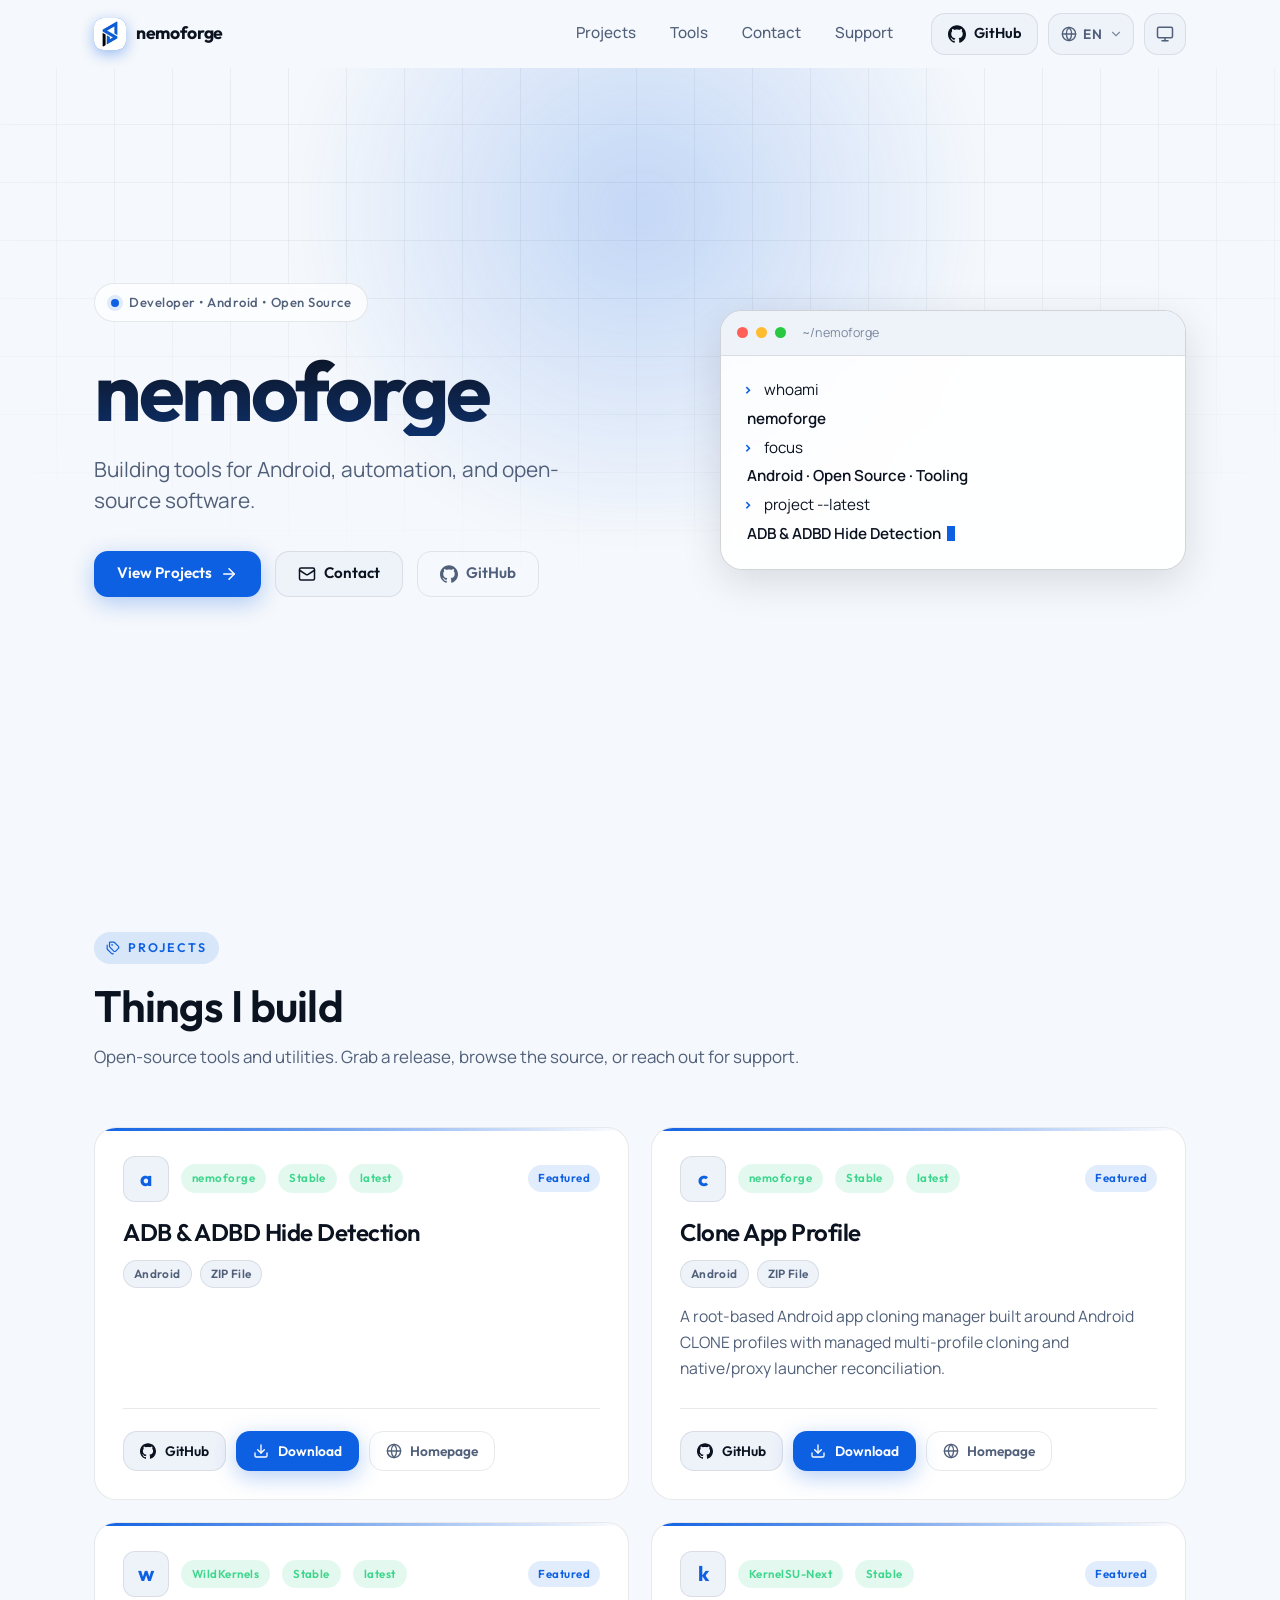
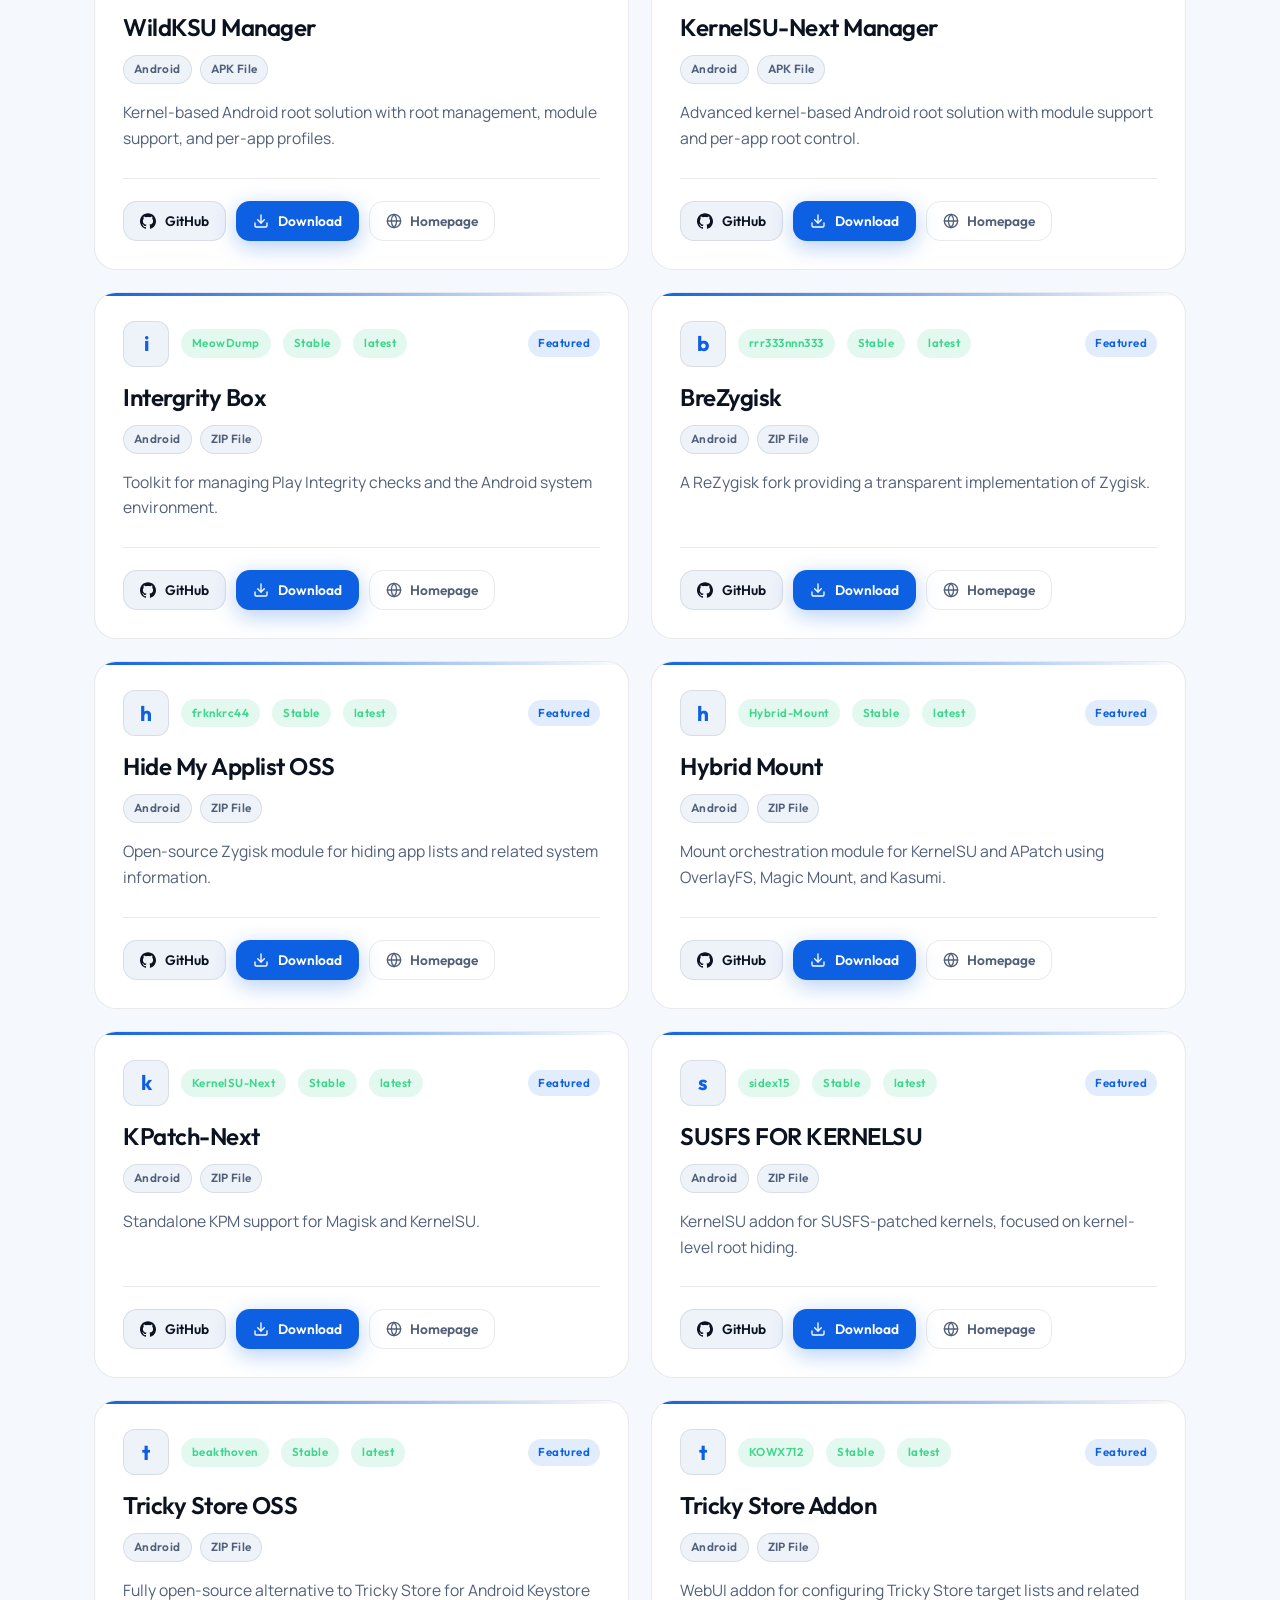
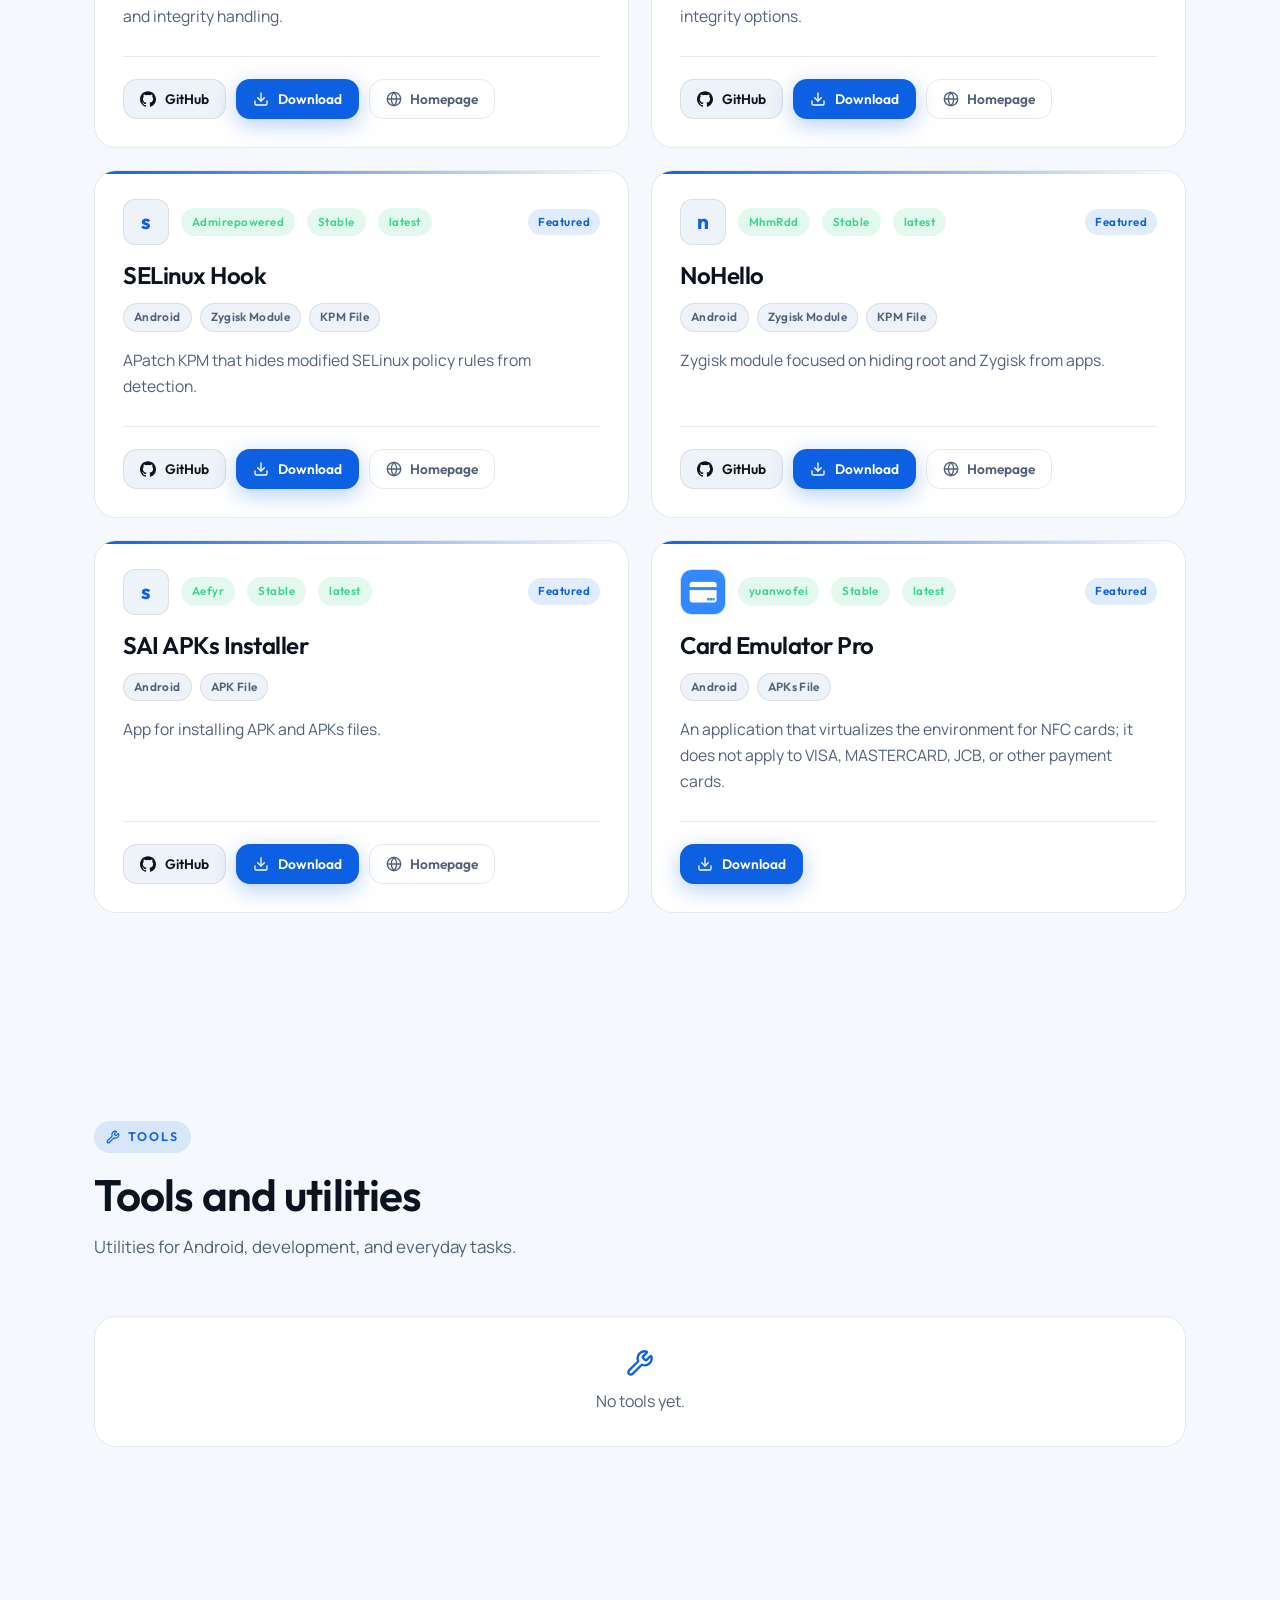
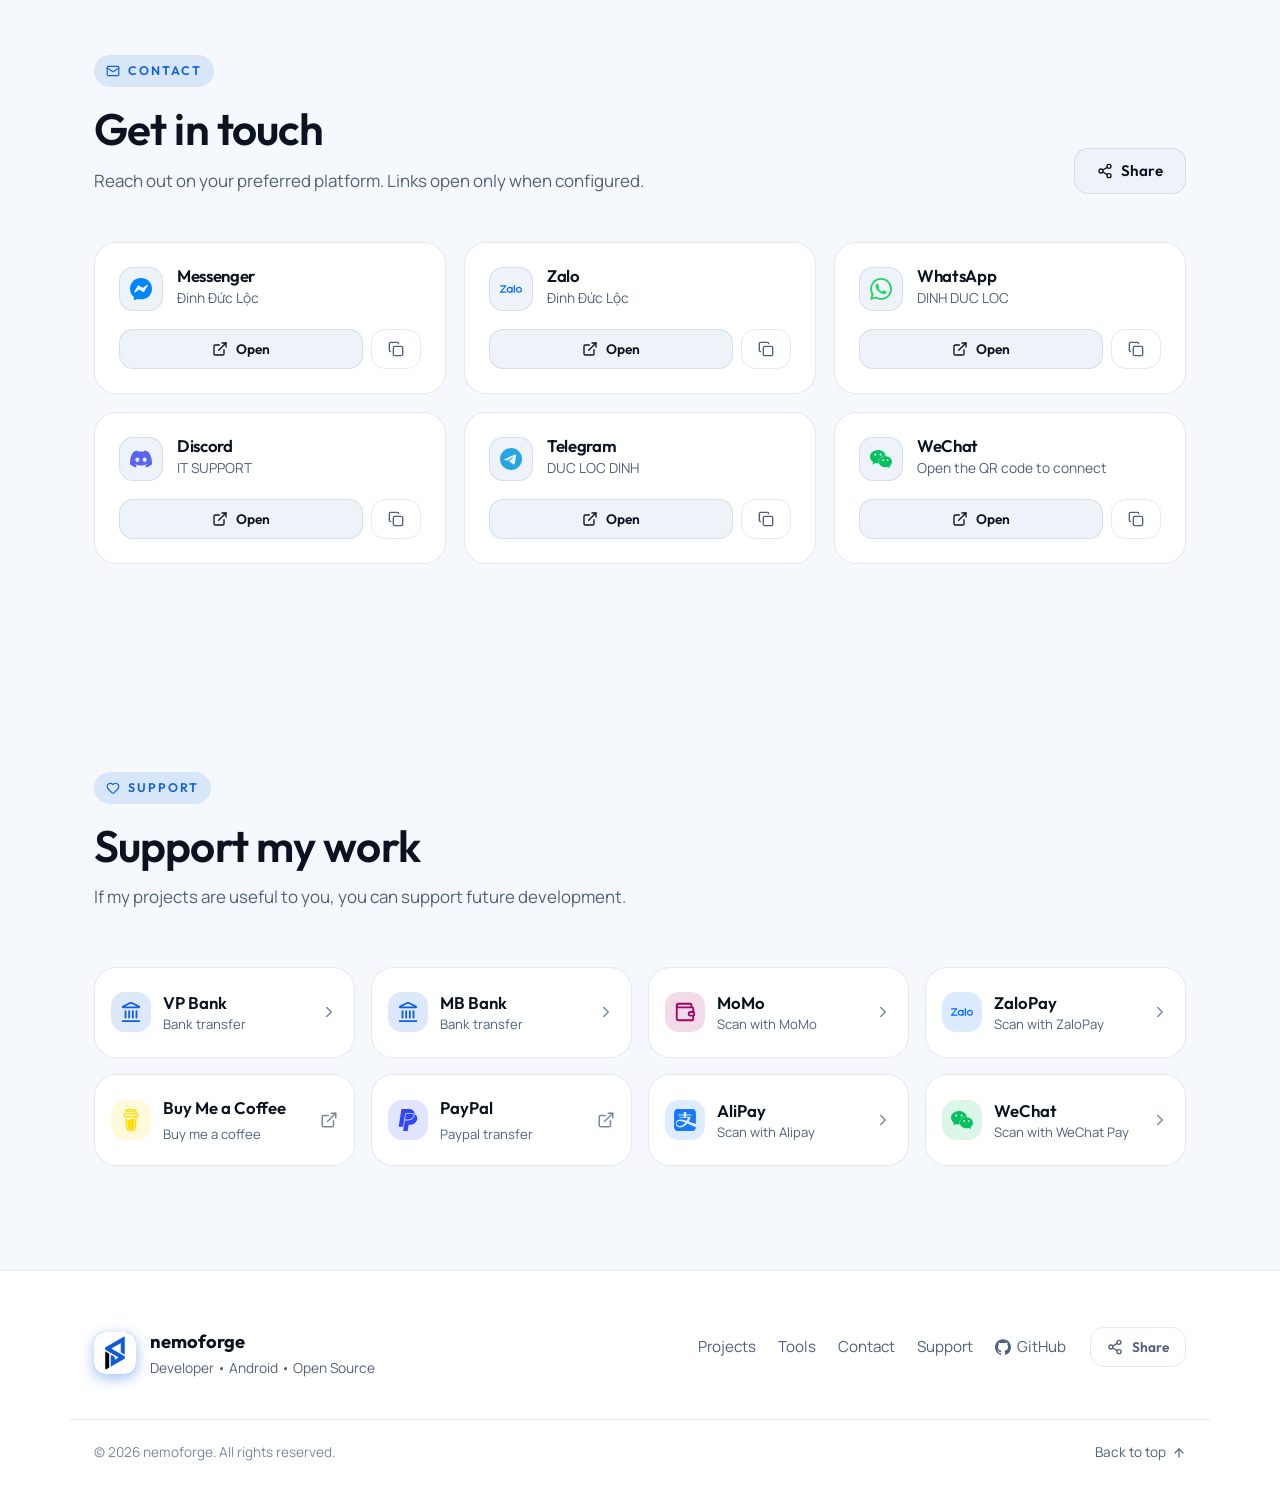
==== commit 612cdf09: "Update Function" ====
--- a/index.html
+++ b/index.html
@@ -44,8 +44,8 @@
         }
       })();
     </script>
-    <script type="module" crossorigin src="/assets/index-rj5Hyf7w.js"></script>
-    <link rel="stylesheet" crossorigin href="/assets/index-BSH4bBKH.css">
+    <script type="module" crossorigin src="/assets/index-C7wXsjf3.js"></script>
+    <link rel="stylesheet" crossorigin href="/assets/index-CMuEb4xe.css">
   </head>
   <body>
     <div id="root"></div>
--- a/assets/index-CMuEb4xe.css
+++ b/assets/index-CMuEb4xe.css
@@ -0,0 +1 @@
+@font-face{font-family:Outfit Variable;font-style:normal;font-display:swap;font-weight:100 900;src:url(/assets/outfit-latin-ext-wght-normal-DdQaqQDo.woff2)format("woff2-variations");unicode-range:U+100-2BA,U+2BD-2C5,U+2C7-2CC,U+2CE-2D7,U+2DD-2FF,U+304,U+308,U+329,U+1D00-1DBF,U+1E00-1E9F,U+1EF2-1EFF,U+2020,U+20A0-20AB,U+20AD-20C0,U+2113,U+2C60-2C7F,U+A720-A7FF}@font-face{font-family:Outfit Variable;font-style:normal;font-display:swap;font-weight:100 900;src:url(/assets/outfit-latin-wght-normal-Bc-8i84L.woff2)format("woff2-variations");unicode-range:U+??,U+131,U+152-153,U+2BB-2BC,U+2C6,U+2DA,U+2DC,U+304,U+308,U+329,U+2000-206F,U+20AC,U+2122,U+2191,U+2193,U+2212,U+2215,U+FEFF,U+FFFD}@font-face{font-family:Manrope Variable;font-style:normal;font-display:swap;font-weight:200 800;src:url([data-uri])format("woff2-variations");unicode-range:U+460-52F,U+1C80-1C8A,U+20B4,U+2DE0-2DFF,U+A640-A69F,U+FE2E-FE2F}@font-face{font-family:Manrope Variable;font-style:normal;font-display:swap;font-weight:200 800;src:url(/assets/manrope-cyrillic-wght-normal-Dvxsihut.woff2)format("woff2-variations");unicode-range:U+301,U+400-45F,U+490-491,U+4B0-4B1,U+2116}@font-face{font-family:Manrope Variable;font-style:normal;font-display:swap;font-weight:200 800;src:url(/assets/manrope-greek-wght-normal-DL7QRZyv.woff2)format("woff2-variations");unicode-range:U+370-377,U+37A-37F,U+384-38A,U+38C,U+38E-3A1,U+3A3-3FF}@font-face{font-family:Manrope Variable;font-style:normal;font-display:swap;font-weight:200 800;src:url(/assets/manrope-vietnamese-wght-normal-usUDDRr7.woff2)format("woff2-variations");unicode-range:U+102-103,U+110-111,U+128-129,U+168-169,U+1A0-1A1,U+1AF-1B0,U+300-301,U+303-304,U+308-309,U+323,U+329,U+1EA0-1EF9,U+20AB}@font-face{font-family:Manrope Variable;font-style:normal;font-display:swap;font-weight:200 800;src:url(/assets/manrope-latin-ext-wght-normal-Ch3YOpNY.woff2)format("woff2-variations");unicode-range:U+100-2BA,U+2BD-2C5,U+2C7-2CC,U+2CE-2D7,U+2DD-2FF,U+304,U+308,U+329,U+1D00-1DBF,U+1E00-1E9F,U+1EF2-1EFF,U+2020,U+20A0-20AB,U+20AD-20C0,U+2113,U+2C60-2C7F,U+A720-A7FF}@font-face{font-family:Manrope Variable;font-style:normal;font-display:swap;font-weight:200 800;src:url(/assets/manrope-latin-wght-normal-DHIcAJRg.woff2)format("woff2-variations");unicode-range:U+??,U+131,U+152-153,U+2BB-2BC,U+2C6,U+2DA,U+2DC,U+304,U+308,U+329,U+2000-206F,U+20AC,U+2122,U+2191,U+2193,U+2212,U+2215,U+FEFF,U+FFFD}:root{--primary:#0e60e2;--primary-hover:#2c79f5;--primary-active:#0a4cb8;--primary-soft:#0e60e21f;--primary-ring:#0e60e266;--danger:#e5484d;--success:#3dd68c;--radius-sm:10px;--radius-md:14px;--radius-lg:22px;--radius-full:999px;--font-display:"Outfit Variable", ui-sans-serif, system-ui, sans-serif;--font-body:"Manrope Variable", ui-sans-serif, system-ui, sans-serif;--maxw:1140px;--nav-h:68px}[data-theme=dark]{--background:#0a0c11;--surface:#111520;--surface-secondary:#171c29;--surface-hover:#1d2433;--text-primary:#eef2f8;--text-secondary:#93a0b4;--text-tertiary:#66738a;--border:#ffffff14;--border-strong:#ffffff29;--grid-line:#ffffff0b;--shadow-md:0 12px 40px #00000073;--backdrop:#06080cb8;--lightningcss-light: ;--lightningcss-dark:initial;color-scheme:dark}[data-theme=light]{--background:#f5f8fc;--surface:#fff;--surface-secondary:#eef2f9;--surface-hover:#e5ecf6;--text-primary:#0b1220;--text-secondary:#51607a;--text-tertiary:#7a889f;--border:#0b122017;--border-strong:#0b12202e;--grid-line:#0b12200d;--shadow-md:0 12px 40px #0b12201f;--backdrop:#141c2d73;--lightningcss-light:initial;--lightningcss-dark: ;color-scheme:light}*,:before,:after{box-sizing:border-box}*{margin:0}html{scroll-behavior:smooth;scroll-padding-top:calc(var(--nav-h) + 16px)}body{font-family:var(--font-body);background:var(--background);color:var(--text-primary);-webkit-font-smoothing:antialiased;text-rendering:optimizelegibility;font-size:16px;line-height:1.6;transition:background-color .3s,color .3s;overflow-x:hidden}h1,h2,h3,h4{font-family:var(--font-display);letter-spacing:-.02em;color:var(--text-primary);font-weight:600;line-height:1.08}a{color:inherit;text-decoration:none}img,svg{max-width:100%;display:block}button{color:inherit;font-family:inherit}ul{padding:0;list-style:none}:focus-visible{outline:2px solid var(--primary);outline-offset:3px;border-radius:6px}::selection{background:var(--primary);color:#fff}.container{width:100%;max-width:var(--maxw);margin:0 auto;padding:0 24px}.section{padding:104px 0;position:relative}.section-head{max-width:640px;margin-bottom:56px}.eyebrow{font-family:var(--font-display);letter-spacing:.16em;text-transform:uppercase;color:var(--primary);background:var(--primary-soft);border-radius:var(--radius-full);align-items:center;gap:8px;margin-bottom:18px;padding:6px 12px;font-size:.78rem;font-weight:600;display:inline-flex}.section-title{margin-bottom:14px;font-size:clamp(1.9rem,4vw,2.75rem)}.section-sub{color:var(--text-secondary);font-size:1.06rem}.btn{border-radius:var(--radius-md);height:46px;font-family:var(--font-display);cursor:pointer;white-space:nowrap;background:0 0;border:1px solid #0000;justify-content:center;align-items:center;gap:.55rem;padding:0 1.35rem;font-size:.95rem;font-weight:600;transition:background-color .2s,border-color .2s,transform .15s,box-shadow .2s,color .2s;display:inline-flex}.btn:active{transform:translateY(1px)}.btn-primary{background:var(--primary);color:#fff;box-shadow:0 6px 22px #0e60e24d}.btn-primary:hover{background:var(--primary-hover)}.btn-primary:active{background:var(--primary-active)}.btn-secondary{background:var(--surface-secondary);color:var(--text-primary);border-color:var(--border)}.btn-secondary:hover{background:var(--surface-hover);border-color:var(--border-strong)}.btn-ghost{color:var(--text-secondary);border-color:var(--border);background:0 0}.btn-ghost:hover{color:var(--text-primary);border-color:var(--border-strong);background:var(--surface)}.btn-sm{height:40px;padding:0 1rem;font-size:.86rem}.btn:disabled{opacity:.45;cursor:not-allowed}.btn:disabled:active{transform:none}.card{background:var(--surface);border:1px solid var(--border);border-radius:var(--radius-lg);transition:border-color .25s,transform .25s,box-shadow .25s,background-color .25s}[data-reveal]{opacity:0;transition:opacity .6s cubic-bezier(.22,1,.36,1),transform .6s cubic-bezier(.22,1,.36,1);transform:translateY(20px)}[data-reveal].in-view{opacity:1;transform:none}.skip-link{z-index:1000;background:var(--primary);color:#fff;border-radius:var(--radius-md);padding:10px 16px;font-weight:600;transition:top .2s;position:absolute;top:-60px;left:16px}.skip-link:focus{top:16px}@media (width<=768px){.container{padding:0 20px}.section{padding:72px 0}.section-head{margin-bottom:40px}}@media (width<=360px){.container{padding:0 16px}}@media (prefers-reduced-motion:reduce){html{scroll-behavior:auto}*,:before,:after{transition-duration:.001ms!important;animation-duration:.001ms!important;animation-iteration-count:1!important}[data-reveal]{opacity:1!important;transform:none!important}}._toggle_1xh2q_1{border-radius:var(--radius-md);border:1px solid var(--border);background:var(--surface-secondary);width:42px;height:42px;color:var(--text-secondary);cursor:pointer;justify-content:center;align-items:center;transition:color .2s,border-color .2s,background-color .2s,transform .15s;display:inline-flex}._toggle_1xh2q_1:hover{color:var(--text-primary);border-color:var(--border-strong);background:var(--surface-hover)}._toggle_1xh2q_1:active{transform:scale(.94)}._wrap_10wbf_1{position:relative}._trigger_10wbf_5{border-radius:var(--radius-md);border:1px solid var(--border);background:var(--surface-secondary);height:42px;color:var(--text-secondary);font-family:var(--font-display);cursor:pointer;align-items:center;gap:6px;padding:0 10px 0 12px;font-size:.85rem;font-weight:600;transition:color .2s,border-color .2s,background-color .2s;display:inline-flex}._trigger_10wbf_5:hover{color:var(--text-primary);border-color:var(--border-strong);background:var(--surface-hover)}._short_10wbf_28{letter-spacing:.04em;text-align:left;min-width:20px}._chevron_10wbf_34{opacity:.7;transition:transform .2s}._chevronOpen_10wbf_39{transform:rotate(180deg)}._menu_10wbf_43{border-radius:var(--radius-md);background:var(--surface);border:1px solid var(--border-strong);min-width:170px;box-shadow:var(--shadow-md);z-index:120;padding:6px;animation:.16s _menu-in_10wbf_1;position:absolute;top:calc(100% + 8px);right:0}._option_10wbf_57{width:100%;color:var(--text-secondary);font-family:var(--font-body);cursor:pointer;background:0 0;border:none;border-radius:9px;justify-content:space-between;align-items:center;gap:12px;padding:10px 12px;font-size:.92rem;transition:color .15s,background-color .15s;display:flex}._option_10wbf_57:hover{color:var(--text-primary);background:var(--surface-secondary)}._active_10wbf_79{color:var(--primary);font-weight:600}@keyframes _menu-in_10wbf_1{0%{opacity:0;transform:translateY(-6px)}to{opacity:1;transform:none}}@media (width<=380px){._trigger_10wbf_5{justify-content:center;width:42px;padding:0}._short_10wbf_28,._chevron_10wbf_34{display:none}}._header_1b1l4_1{z-index:100;height:var(--nav-h);border-bottom:1px solid #0000;align-items:center;transition:background-color .3s,border-color .3s,-webkit-backdrop-filter .3s,backdrop-filter .3s;display:flex;position:sticky;top:0}._scrolled_1b1l4_12{background:color-mix(in srgb, var(--background) 78%, transparent);-webkit-backdrop-filter:blur(16px);border-bottom-color:var(--border)}._inner_1b1l4_19{justify-content:space-between;align-items:center;gap:24px;width:100%;display:flex}._brand_1b1l4_27{font-family:var(--font-display);letter-spacing:-.02em;align-items:center;gap:10px;font-size:1.1rem;font-weight:700;display:inline-flex}._mark_1b1l4_37{object-fit:contain;background:linear-gradient(145deg, var(--primary-hover), var(--primary-active));border-radius:9px;flex-shrink:0;width:32px;height:32px;display:block;box-shadow:0 4px 14px #0e60e266}._brandText_1b1l4_48{color:var(--text-primary)}._desktopNav_1b1l4_52{align-items:center;gap:6px;margin-left:auto;display:flex}._navLink_1b1l4_59{border-radius:var(--radius-md);color:var(--text-secondary);padding:8px 14px;font-size:.95rem;font-weight:500;transition:color .2s,background-color .2s}._navLink_1b1l4_59:hover{color:var(--text-primary);background:var(--surface-secondary)}._actions_1b1l4_73{align-items:center;gap:10px;display:flex}._ghLink_1b1l4_79{border-radius:var(--radius-md);border:1px solid var(--border);background:var(--surface-secondary);height:42px;color:var(--text-primary);font-family:var(--font-display);align-items:center;gap:8px;padding:0 16px;font-size:.9rem;font-weight:600;transition:border-color .2s,background-color .2s;display:inline-flex}._ghLink_1b1l4_79:hover{border-color:var(--border-strong);background:var(--surface-hover)}._hamburger_1b1l4_100{border-radius:var(--radius-md);border:1px solid var(--border);background:var(--surface-secondary);width:42px;height:42px;color:var(--text-primary);cursor:pointer;justify-content:center;align-items:center;display:none}._overlay_1b1l4_113{inset:var(--nav-h) 0 0;background:var(--backdrop);-webkit-backdrop-filter:blur(4px);backdrop-filter:blur(4px);z-index:90;animation:.2s _fade_1b1l4_1;position:fixed}._mobileNav_1b1l4_122{top:var(--nav-h);z-index:95;background:var(--surface);border-bottom:1px solid var(--border);box-shadow:var(--shadow-md);flex-direction:column;gap:4px;padding:16px 20px 22px;animation:.24s cubic-bezier(.22,1,.36,1) _slide_1b1l4_1;display:flex;position:fixed;left:0;right:0}._mobileLink_1b1l4_138{border-radius:var(--radius-md);font-family:var(--font-display);color:var(--text-primary);align-items:center;gap:10px;padding:14px 16px;font-size:1.05rem;font-weight:600;transition:background-color .2s;display:flex}._mobileLink_1b1l4_138:hover{background:var(--surface-secondary)}@keyframes _fade_1b1l4_1{0%{opacity:0}to{opacity:1}}@keyframes _slide_1b1l4_1{0%{opacity:0;transform:translateY(-10px)}to{opacity:1;transform:none}}@media (width<=860px){._desktopNav_1b1l4_52,._ghLink_1b1l4_79 span{display:none}._ghLink_1b1l4_79{justify-content:center;width:42px;padding:0}._hamburger_1b1l4_100{display:inline-flex}._ghLink_1b1l4_79{display:none}}@media (width<=400px){._actions_1b1l4_73{gap:6px}._brandText_1b1l4_48{font-size:1rem}}._hero_11vja_1{min-height:calc(92vh - var(--nav-h));align-items:center;padding:80px 0 96px;display:flex;position:relative;overflow:hidden}._bg_11vja_10{pointer-events:none;z-index:0;position:absolute;inset:0}._grid_11vja_17{background-image:linear-gradient(var(--grid-line) 1px, transparent 1px), linear-gradient(90deg, var(--grid-line) 1px, transparent 1px);background-size:58px 58px;position:absolute;inset:-2px;-webkit-mask-image:radial-gradient(82% 62% at 50% 8%,#000 38%,#0000 100%);mask-image:radial-gradient(82% 62% at 50% 8%,#000 38%,#0000 100%)}._glow_11vja_28{filter:blur(18px);background:radial-gradient(circle,#0e60e238,#0000 62%);width:min(920px,90vw);height:620px;animation:15s ease-in-out infinite _float_11vja_1;position:absolute;top:-22%;left:50%;transform:translate(-50%)}._inner_11vja_40{z-index:1;grid-template-columns:1.1fr .9fr;align-items:center;gap:56px;display:grid;position:relative}._left_11vja_49{max-width:620px}._badge_11vja_53{border-radius:var(--radius-full);border:1px solid var(--border);background:color-mix(in srgb, var(--surface) 70%, transparent);-webkit-backdrop-filter:blur(8px);backdrop-filter:blur(8px);font-family:var(--font-display);letter-spacing:.04em;color:var(--text-secondary);align-items:center;gap:10px;padding:8px 16px;font-size:.82rem;font-weight:500;display:inline-flex}._dot_11vja_69{background:var(--primary);width:8px;height:8px;box-shadow:0 0 0 4px var(--primary-soft);border-radius:50%}._title_11vja_77{letter-spacing:-.04em;background:linear-gradient(180deg, var(--text-primary), color-mix(in srgb, var(--text-primary) 62%, var(--primary)));color:#0000;-webkit-background-clip:text;background-clip:text;margin:24px 0 18px;font-size:clamp(3rem,7vw,5.2rem);font-weight:700}._subtitle_11vja_88{color:var(--text-secondary);max-width:520px;font-size:clamp(1.05rem,2.2vw,1.3rem);line-height:1.5}._cta_11vja_95{flex-wrap:wrap;gap:14px;margin-top:34px;display:flex}._terminal_11vja_103{border:1px solid var(--border-strong);border-radius:var(--radius-lg);background:color-mix(in srgb, var(--surface) 88%, transparent);-webkit-backdrop-filter:blur(10px);backdrop-filter:blur(10px);box-shadow:var(--shadow-md);font-family:Manrope Variable,ui-monospace,monospace;overflow:hidden}._termBar_11vja_113{border-bottom:1px solid var(--border);background:var(--surface-secondary);align-items:center;gap:8px;padding:12px 16px;display:flex}._dotRed_11vja_122,._dotYellow_11vja_123,._dotGreen_11vja_124{border-radius:50%;width:11px;height:11px}._dotRed_11vja_122{background:#ff5f57}._dotYellow_11vja_123{background:#febc2e}._dotGreen_11vja_124{background:#28c840}._termTitle_11vja_142{color:var(--text-tertiary);letter-spacing:.02em;margin-left:8px;font-size:.78rem}._termBody_11vja_149{font-variant-ligatures:none;padding:20px 22px;font-size:.95rem;line-height:1.9}._termBody_11vja_149 p{white-space:nowrap}._prompt_11vja_160{color:var(--primary);margin-right:8px;font-weight:700}._out_11vja_166{color:var(--text-primary);padding-left:4px;font-weight:600}._caret_11vja_172{vertical-align:-.15em;background:var(--primary);width:8px;height:1.05em;margin-left:6px;animation:1.1s step-end infinite _blink_11vja_1;display:inline-block}@keyframes _float_11vja_1{0%,to{transform:translate(-50%)translateY(0)}50%{transform:translate(-50%)translateY(34px)}}@keyframes _blink_11vja_1{0%,50%{opacity:1}50.01%,to{opacity:0}}@media (prefers-reduced-motion:reduce){._glow_11vja_28,._caret_11vja_172{animation:none}}@media (width<=900px){._inner_11vja_40{grid-template-columns:1fr;gap:40px}._terminal_11vja_103{max-width:460px}}@media (width<=560px){._hero_11vja_1{min-height:auto;padding:48px 0 64px}._cta_11vja_95 ._btn_11vja_234{flex:auto}._termBody_11vja_149{font-size:.86rem}}._sectionHead_r6skp_1.section-head{max-width:none}._grid_r6skp_5{grid-template-columns:repeat(2,minmax(0,1fr));gap:22px;display:grid}._card_r6skp_11{flex-direction:column;min-width:0;padding:28px;display:flex;position:relative;overflow:hidden}._card_r6skp_11:before{content:"";background:linear-gradient(90deg, var(--primary), transparent);opacity:0;height:3px;transition:opacity .25s;position:absolute;inset:0 0 auto}._card_r6skp_11:hover{border-color:var(--border-strong);box-shadow:var(--shadow-md);transform:translateY(-4px)}._card_r6skp_11:hover:before,._featured_r6skp_41:before{opacity:1}._top_r6skp_45{flex-wrap:wrap;align-items:center;gap:12px;margin-bottom:18px;display:flex}._icon_r6skp_53{background:var(--surface-secondary);border:1px solid var(--border);border-radius:12px;flex-shrink:0;justify-content:center;align-items:center;width:46px;height:46px;display:inline-flex;overflow:hidden}._iconImg_r6skp_66{object-fit:cover;width:100%;height:100%}._iconFallback_r6skp_72{font-family:var(--font-display);color:var(--primary);text-transform:lowercase;font-size:1.3rem;font-weight:700}._status_r6skp_80{font-family:var(--font-display);letter-spacing:.04em;border-radius:var(--radius-full);border:1px solid var(--border);padding:4px 10px;font-size:.72rem;font-weight:600}._status_stable_r6skp_90,._metadata_r6skp_91{color:var(--success);background:color-mix(in srgb, var(--success) 14%, transparent);border-color:#0000}._status_beta_r6skp_97{color:#febc2e;background:#febc2e24;border-color:#0000}._status_wip_r6skp_103{color:var(--text-secondary);background:var(--surface-secondary)}._status_archived_r6skp_108{color:var(--text-tertiary);background:var(--surface-secondary)}._metadata_r6skp_91{overflow-wrap:anywhere;max-width:100%}._badges_r6skp_118{flex-wrap:wrap;align-items:center;gap:8px;margin-left:auto;display:flex}._featuredTag_r6skp_126{font-family:var(--font-display);letter-spacing:.04em;border-radius:var(--radius-full);color:var(--primary);background:var(--primary-soft);padding:4px 10px;font-size:.72rem;font-weight:600}._category_module_r6skp_137{color:#fb923c;background:#fb923c24}._category_apk_r6skp_142{color:#facc15;background:#facc1524}[data-theme=light] ._category_module_r6skp_137{color:#9a3412}[data-theme=light] ._category_apk_r6skp_142{color:#854d0e}._body_r6skp_155{flex:1}._name_r6skp_159{margin-bottom:14px;font-size:1.5rem}._tags_r6skp_164{flex-wrap:wrap;gap:8px;margin-bottom:16px;display:flex}._tag_r6skp_164{font-family:var(--font-display);letter-spacing:.03em;border-radius:var(--radius-full);color:var(--text-secondary);background:var(--surface-secondary);border:1px solid var(--border);padding:4px 10px;font-size:.74rem;font-weight:600}._desc_r6skp_183{color:var(--text-secondary);font-size:.98rem;line-height:1.65}._actions_r6skp_189{border-top:1px solid var(--border);flex-wrap:wrap;gap:10px;margin-top:26px;padding-top:22px;display:flex}@media (width<=760px){._grid_r6skp_5{grid-template-columns:1fr}}@media (width<=480px){._card_r6skp_11{padding:24px}._top_r6skp_45{grid-template-columns:repeat(2,minmax(0,1fr));grid-template-areas:"icon state""author version""badges badges";align-items:stretch;gap:10px;margin-bottom:20px;display:grid}._icon_r6skp_53{grid-area:icon}._state_r6skp_224{overflow-wrap:anywhere;grid-area:state;place-self:center end;max-width:100%}._author_r6skp_232{grid-area:author}._version_r6skp_233{grid-area:version}._metadata_r6skp_91{letter-spacing:0;border-radius:10px;flex-direction:column;justify-content:center;gap:2px;min-width:0;padding:8px 10px;line-height:1.4;display:flex}._metadataLabel_r6skp_247{font-size:.68rem;font-weight:500}._metadataValue_r6skp_252{overflow-wrap:anywhere;font-size:.82rem;font-weight:600}._badges_r6skp_118{grid-area:badges;justify-content:flex-start;gap:6px;margin-left:0}._featuredTag_r6skp_126{overflow-wrap:anywhere;max-width:100%}._actions_r6skp_189 ._btn_r6skp_270{flex:auto}}._empty_1lsfa_1{color:var(--text-secondary);text-align:center;flex-direction:column;align-items:center;gap:12px;padding:32px 24px;display:flex}._empty_1lsfa_1 svg{color:var(--primary)}._wrap_1tls3_1{z-index:2000;pointer-events:none;flex-direction:column;align-items:center;gap:10px;width:max-content;max-width:calc(100vw - 32px);display:flex;position:fixed;bottom:28px;left:50%;transform:translate(-50%)}._toast_1tls3_16{background:var(--surface);color:var(--text-primary);border:1px solid var(--border-strong);border-radius:var(--radius-full);box-shadow:var(--shadow-md);align-items:center;gap:10px;padding:12px 20px;font-size:.9rem;font-weight:500;animation:.25s cubic-bezier(.22,1,.36,1) _toast-in_1tls3_1;display:flex}._icon_1tls3_31{color:var(--success);flex-shrink:0}@keyframes _toast-in_1tls3_1{0%{opacity:0;transform:translateY(12px)scale(.96)}to{opacity:1;transform:none}}._backdrop_1w5v3_1{z-index:500;background:var(--backdrop);-webkit-backdrop-filter:blur(6px);justify-content:center;align-items:center;padding:24px;animation:.2s _fade_1w5v3_1;display:flex;position:fixed;inset:0}._dialog_1w5v3_15{background:var(--surface);border:1px solid var(--border-strong);border-radius:var(--radius-lg);width:100%;max-width:420px;box-shadow:var(--shadow-md);max-height:calc(100vh - 48px);padding:24px;animation:.24s cubic-bezier(.22,1,.36,1) _pop_1w5v3_1;overflow-y:auto}._header_1w5v3_28{justify-content:space-between;align-items:center;margin-bottom:20px;display:flex}._title_1w5v3_35{font-size:1.3rem}._close_1w5v3_39{border-radius:var(--radius-md);border:1px solid var(--border);background:var(--surface-secondary);width:38px;height:38px;color:var(--text-secondary);cursor:pointer;justify-content:center;align-items:center;transition:color .2s,background-color .2s;display:inline-flex}._close_1w5v3_39:hover{color:var(--text-primary);background:var(--surface-hover)}._qrWrap_1w5v3_58{justify-content:center;margin-bottom:22px;display:flex}._qrImg_1w5v3_64{object-fit:contain;border-radius:var(--radius-md);border:1px solid var(--border);background:#fff;width:240px;height:240px;padding:12px}._qrPlaceholder_1w5v3_74{text-align:center;width:240px;height:240px;color:var(--text-tertiary);background:var(--surface-secondary);border:1px dashed var(--border-strong);border-radius:var(--radius-md);flex-direction:column;justify-content:center;align-items:center;gap:8px;display:flex}._qrPlaceholder_1w5v3_74 span{font-family:var(--font-display);color:var(--text-secondary);font-size:.95rem;font-weight:600}._qrPlaceholder_1w5v3_74 small{font-size:.78rem}._rows_1w5v3_100{flex-direction:column;gap:2px;margin-bottom:20px;display:flex}._detailRow_1w5v3_107{border-bottom:1px solid var(--border);flex-wrap:nowrap;align-items:center;gap:12px;padding:12px 0;display:flex}._detailRow_1w5v3_107:last-child{border-bottom:none}._rowLabel_1w5v3_120{color:var(--text-tertiary);flex-shrink:0;min-width:64px;font-size:.82rem}._rowValue_1w5v3_127{font-family:var(--font-display);color:var(--text-primary);white-space:nowrap;text-align:right;flex:1;min-width:0;font-weight:600}._copyBtn_1w5v3_137{border:1px solid var(--border);background:var(--surface-secondary);width:34px;height:34px;color:var(--text-secondary);cursor:pointer;border-radius:9px;flex-shrink:0;justify-content:center;align-items:center;transition:color .2s,background-color .2s;display:inline-flex}._copyBtn_1w5v3_137:hover{color:var(--primary);background:var(--primary-soft)}._cta_1w5v3_157{width:100%}._emptyNote_1w5v3_161{text-align:center;color:var(--text-secondary);padding:4px 8px;font-size:.92rem}@keyframes _fade_1w5v3_1{0%{opacity:0}to{opacity:1}}@keyframes _pop_1w5v3_1{0%{opacity:0;transform:translateY(16px)scale(.97)}to{opacity:1;transform:none}}@media (width<=520px){._backdrop_1w5v3_1{align-items:flex-end;padding:0}._dialog_1w5v3_15{border-radius:var(--radius-lg) var(--radius-lg) 0 0;max-width:100%;max-height:92vh;padding-bottom:max(24px, env(safe-area-inset-bottom));animation:.28s cubic-bezier(.22,1,.36,1) _sheet_1w5v3_1}._qrImg_1w5v3_64,._qrPlaceholder_1w5v3_74{width:220px;height:220px}}@keyframes _sheet_1w5v3_1{0%{transform:translateY(100%)}to{transform:none}}._head_1ulld_1{justify-content:space-between;align-items:flex-end;gap:24px;margin-bottom:48px;display:flex}._share_1ulld_9{flex-shrink:0}._grid_1ulld_13{grid-template-columns:repeat(auto-fill,minmax(300px,1fr));gap:18px;display:grid}._card_1ulld_19{flex-direction:column;gap:18px;padding:24px;display:flex}._card_1ulld_19:hover{border-color:var(--border-strong);transform:translateY(-3px)}._cardHead_1ulld_31{align-items:flex-start;gap:14px;display:flex}._icon_1ulld_37{border-radius:var(--radius-md);background:var(--surface-secondary);border:1px solid var(--border);flex-shrink:0;justify-content:center;align-items:center;width:44px;height:44px;display:inline-flex}._info_1ulld_49{min-width:0}._name_1ulld_53{margin-bottom:2px;font-size:1.05rem}._meta_1ulld_58{color:var(--text-secondary);word-break:break-all;font-size:.86rem}._row_1ulld_64{gap:8px;margin-top:auto;display:flex}._action_1ulld_70{flex:1}@media (width<=640px){._head_1ulld_1{flex-direction:column;align-items:flex-start;gap:20px}._grid_1ulld_13{grid-template-columns:1fr}}._head_1q4jo_1{max-width:620px}._grid_1q4jo_5{grid-template-columns:repeat(auto-fill,minmax(min(100%,260px),1fr));grid-auto-rows:1fr;gap:16px;display:grid}._method_1q4jo_12{text-align:left;cursor:pointer;width:100%;min-width:0;height:100%;font-family:var(--font-body);align-items:center;gap:12px;padding:20px 16px;display:flex}._method_1q4jo_12:hover{border-color:color-mix(in srgb, var(--accent) 55%, var(--border));box-shadow:var(--shadow-md);transform:translateY(-3px)}._icon_1q4jo_31{border-radius:var(--radius-md);width:40px;height:40px;color:var(--accent);background:color-mix(in srgb, var(--accent) 14%, transparent);flex-shrink:0;justify-content:center;align-items:center;display:inline-flex}._info_1q4jo_43{flex-direction:column;flex:1;gap:2px;min-width:0;display:flex}._name_1q4jo_51{font-family:var(--font-display);color:var(--text-primary);white-space:nowrap;font-size:1.05rem;font-weight:600}._hint_1q4jo_59{color:var(--text-secondary);font-size:.82rem}._chevron_1q4jo_64{color:var(--text-tertiary);flex-shrink:0;transition:transform .2s,color .2s}._method_1q4jo_12:hover ._chevron_1q4jo_64{color:var(--accent);transform:translate(3px)}@media (width<=560px){._grid_1q4jo_5{grid-template-columns:1fr}}._footer_1bpl7_1{border-top:1px solid var(--border);background:var(--surface);padding:56px 0 0}._inner_1bpl7_7{flex-wrap:wrap;justify-content:space-between;align-items:flex-start;gap:32px;padding-bottom:40px;display:flex}._brand_1bpl7_16{align-items:center;gap:14px;display:flex}._mark_1bpl7_22{object-fit:contain;background:linear-gradient(145deg, var(--primary-hover), var(--primary-active));border-radius:11px;flex-shrink:0;width:42px;height:42px;display:block;box-shadow:0 4px 14px #0e60e266}._name_1bpl7_33{font-family:var(--font-display);font-size:1.15rem;font-weight:700}._tagline_1bpl7_39{color:var(--text-secondary);font-size:.86rem}._links_1bpl7_44{flex-wrap:wrap;align-items:center;gap:8px 22px;display:flex}._links_1bpl7_44 a{color:var(--text-secondary);font-size:.95rem;transition:color .2s}._links_1bpl7_44 a:hover{color:var(--text-primary)}._gh_1bpl7_61{align-items:center;gap:6px;display:inline-flex}._share_1bpl7_67{margin-left:2px}._bottom_1bpl7_71{border-top:1px solid var(--border);color:var(--text-tertiary);flex-wrap:wrap;justify-content:space-between;align-items:center;gap:16px;padding:22px 24px;font-size:.85rem;display:flex}._top_1bpl7_83{color:var(--text-secondary);align-items:center;gap:6px;transition:color .2s;display:inline-flex}._top_1bpl7_83:hover{color:var(--primary)}@media (width<=560px){._inner_1bpl7_7{flex-direction:column;gap:24px}}
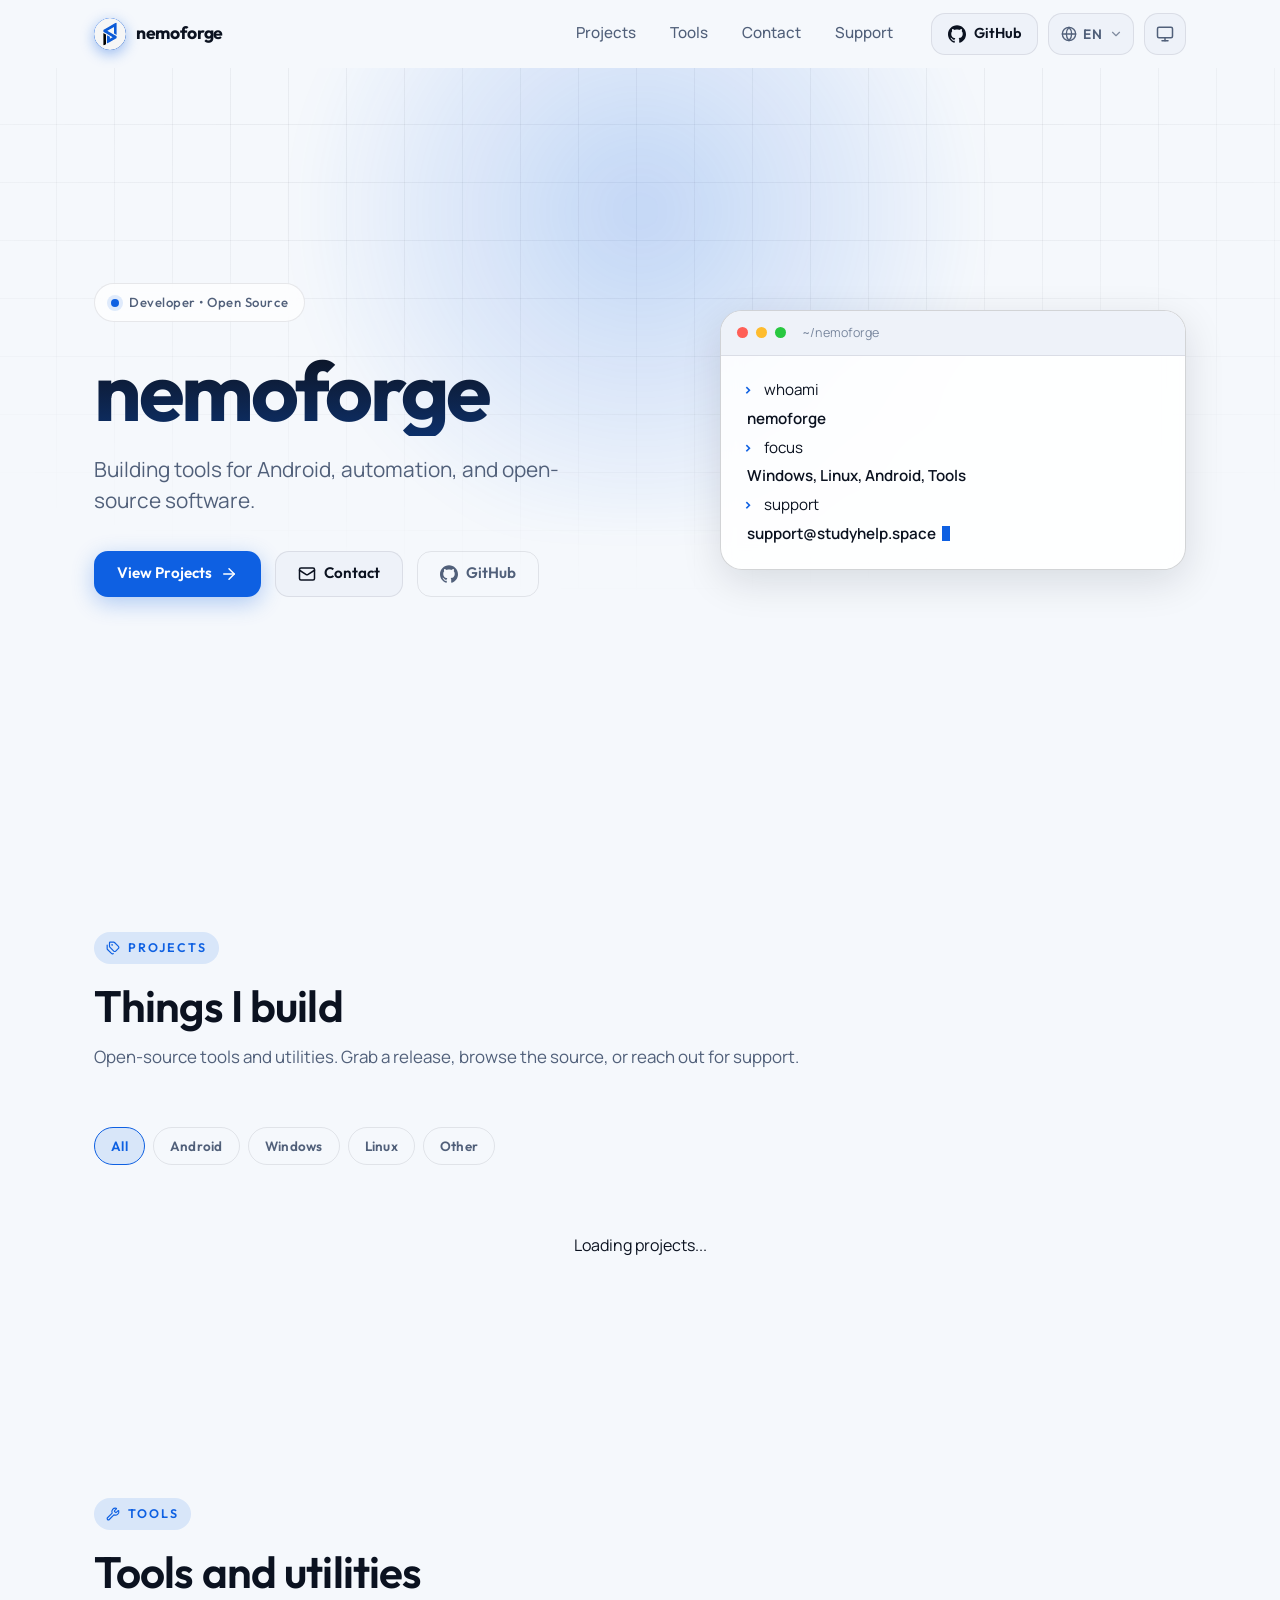
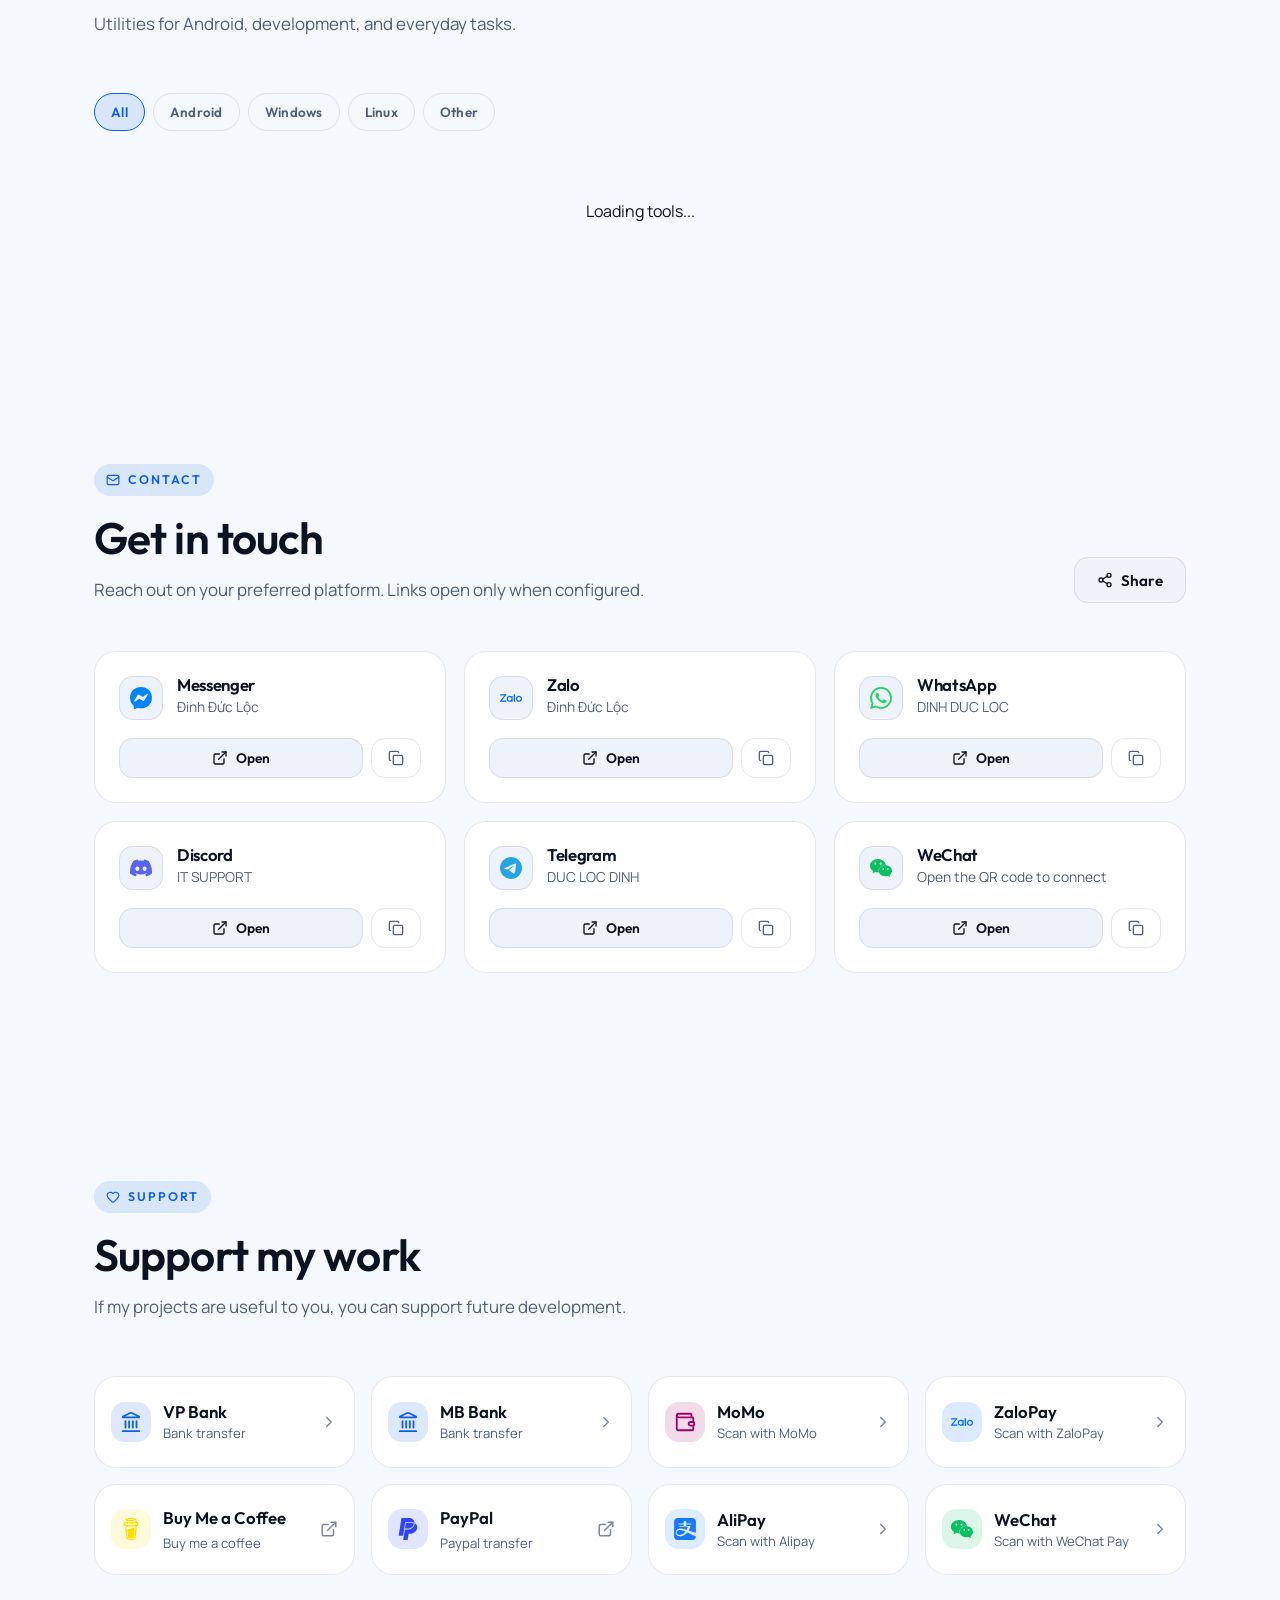
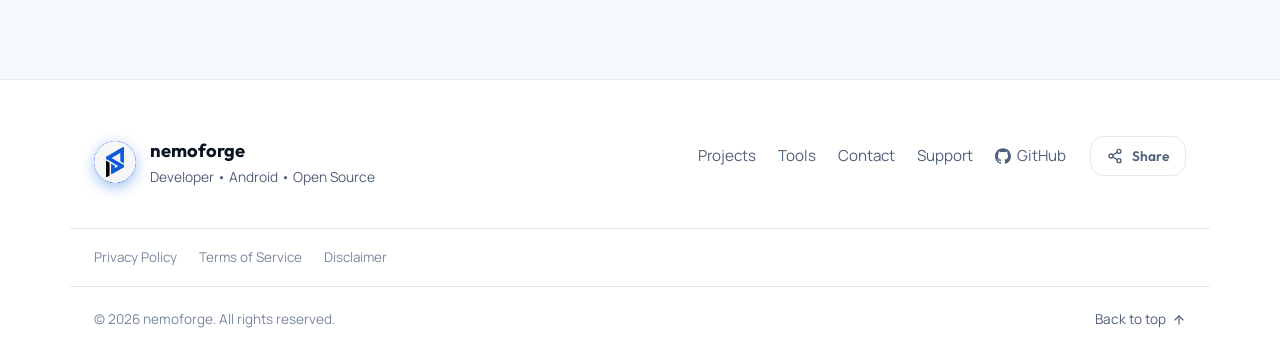
==== commit e0b234fb: "Website Nemoforge Commit" ====
--- a/index.html
+++ b/index.html
@@ -10,8 +10,8 @@
     <meta name="theme-color" content="#0E60E2" />
 
     <!-- Icons / manifest -->
-    <link rel="icon" type="image/svg+xml" href="/assets/favicon-shgrZSRf.svg" />
-    <link rel="apple-touch-icon" href="/assets/favicon-shgrZSRf.svg" />
+    <link rel="icon" type="image/svg+xml" href="/favicon.svg" />
+    <link rel="apple-touch-icon" href="/favicon.svg" />
     <link rel="manifest" href="/site.webmanifest" />
 
     <!-- Open Graph -->
@@ -44,8 +44,22 @@
         }
       })();
     </script>
-    <script type="module" crossorigin src="/assets/index-C7wXsjf3.js"></script>
-    <link rel="stylesheet" crossorigin href="/assets/index-CMuEb4xe.css">
+    <!-- SPA redirect handler for GitHub Pages -->
+    <script>
+      (function (l) {
+        if (l.search[1] === '/') {
+          var decoded = l.search.slice(1).split('&').map(function (s) {
+            return s.replace(/~and~/g, '&');
+          }).join('?');
+          window.history.replaceState(null, null,
+            l.pathname.slice(0, -1) + decoded + l.hash
+          );
+        }
+      }(window.location));
+    </script>
+    <script type="module" crossorigin src="/assets/index-Dvw8Wz8P.js"></script>
+    <link rel="modulepreload" crossorigin href="/assets/supabase-iTwCMKxe.js">
+    <link rel="stylesheet" crossorigin href="/assets/index-DU4JT_8M.css">
   </head>
   <body>
     <div id="root"></div>
--- a/assets/index-DU4JT_8M.css
+++ b/assets/index-DU4JT_8M.css
@@ -0,0 +1 @@
+@font-face{font-family:Outfit Variable;font-style:normal;font-display:swap;font-weight:100 900;src:url(/assets/outfit-latin-ext-wght-normal-DdQaqQDo.woff2)format("woff2-variations");unicode-range:U+100-2BA,U+2BD-2C5,U+2C7-2CC,U+2CE-2D7,U+2DD-2FF,U+304,U+308,U+329,U+1D00-1DBF,U+1E00-1E9F,U+1EF2-1EFF,U+2020,U+20A0-20AB,U+20AD-20C0,U+2113,U+2C60-2C7F,U+A720-A7FF}@font-face{font-family:Outfit Variable;font-style:normal;font-display:swap;font-weight:100 900;src:url(/assets/outfit-latin-wght-normal-Bc-8i84L.woff2)format("woff2-variations");unicode-range:U+??,U+131,U+152-153,U+2BB-2BC,U+2C6,U+2DA,U+2DC,U+304,U+308,U+329,U+2000-206F,U+20AC,U+2122,U+2191,U+2193,U+2212,U+2215,U+FEFF,U+FFFD}@font-face{font-family:Manrope Variable;font-style:normal;font-display:swap;font-weight:200 800;src:url([data-uri])format("woff2-variations");unicode-range:U+460-52F,U+1C80-1C8A,U+20B4,U+2DE0-2DFF,U+A640-A69F,U+FE2E-FE2F}@font-face{font-family:Manrope Variable;font-style:normal;font-display:swap;font-weight:200 800;src:url(/assets/manrope-cyrillic-wght-normal-Dvxsihut.woff2)format("woff2-variations");unicode-range:U+301,U+400-45F,U+490-491,U+4B0-4B1,U+2116}@font-face{font-family:Manrope Variable;font-style:normal;font-display:swap;font-weight:200 800;src:url(/assets/manrope-greek-wght-normal-DL7QRZyv.woff2)format("woff2-variations");unicode-range:U+370-377,U+37A-37F,U+384-38A,U+38C,U+38E-3A1,U+3A3-3FF}@font-face{font-family:Manrope Variable;font-style:normal;font-display:swap;font-weight:200 800;src:url(/assets/manrope-vietnamese-wght-normal-usUDDRr7.woff2)format("woff2-variations");unicode-range:U+102-103,U+110-111,U+128-129,U+168-169,U+1A0-1A1,U+1AF-1B0,U+300-301,U+303-304,U+308-309,U+323,U+329,U+1EA0-1EF9,U+20AB}@font-face{font-family:Manrope Variable;font-style:normal;font-display:swap;font-weight:200 800;src:url(/assets/manrope-latin-ext-wght-normal-Ch3YOpNY.woff2)format("woff2-variations");unicode-range:U+100-2BA,U+2BD-2C5,U+2C7-2CC,U+2CE-2D7,U+2DD-2FF,U+304,U+308,U+329,U+1D00-1DBF,U+1E00-1E9F,U+1EF2-1EFF,U+2020,U+20A0-20AB,U+20AD-20C0,U+2113,U+2C60-2C7F,U+A720-A7FF}@font-face{font-family:Manrope Variable;font-style:normal;font-display:swap;font-weight:200 800;src:url(/assets/manrope-latin-wght-normal-DHIcAJRg.woff2)format("woff2-variations");unicode-range:U+??,U+131,U+152-153,U+2BB-2BC,U+2C6,U+2DA,U+2DC,U+304,U+308,U+329,U+2000-206F,U+20AC,U+2122,U+2191,U+2193,U+2212,U+2215,U+FEFF,U+FFFD}:root{--primary:#0e60e2;--primary-hover:#2c79f5;--primary-active:#0a4cb8;--primary-soft:#0e60e21f;--primary-ring:#0e60e266;--danger:#e5484d;--success:#3dd68c;--radius-sm:10px;--radius-md:14px;--radius-lg:22px;--radius-full:999px;--font-display:"Outfit Variable", ui-sans-serif, system-ui, sans-serif;--font-body:"Manrope Variable", ui-sans-serif, system-ui, sans-serif;--maxw:1140px;--nav-h:68px}[data-theme=dark]{--background:#0a0c11;--surface:#111520;--surface-secondary:#171c29;--surface-hover:#1d2433;--text-primary:#eef2f8;--text-secondary:#93a0b4;--text-tertiary:#66738a;--border:#ffffff14;--border-strong:#ffffff29;--grid-line:#ffffff0b;--shadow-md:0 12px 40px #00000073;--backdrop:#06080cb8;--lightningcss-light: ;--lightningcss-dark:initial;color-scheme:dark}[data-theme=light]{--background:#f5f8fc;--surface:#fff;--surface-secondary:#eef2f9;--surface-hover:#e5ecf6;--text-primary:#0b1220;--text-secondary:#51607a;--text-tertiary:#7a889f;--border:#0b122017;--border-strong:#0b12202e;--grid-line:#0b12200d;--shadow-md:0 12px 40px #0b12201f;--backdrop:#141c2d73;--lightningcss-light:initial;--lightningcss-dark: ;color-scheme:light}*,:before,:after{box-sizing:border-box}*{margin:0}html{scroll-behavior:smooth;scroll-padding-top:calc(var(--nav-h) + 16px)}body{font-family:var(--font-body);background:var(--background);color:var(--text-primary);-webkit-font-smoothing:antialiased;text-rendering:optimizelegibility;font-size:16px;line-height:1.6;transition:background-color .3s,color .3s;overflow-x:hidden}h1,h2,h3,h4{font-family:var(--font-display);letter-spacing:-.02em;color:var(--text-primary);font-weight:600;line-height:1.08}a{color:inherit;text-decoration:none}img,svg{max-width:100%;display:block}button{color:inherit;font-family:inherit}ul{padding:0;list-style:none}:focus-visible{outline:2px solid var(--primary);outline-offset:3px;border-radius:6px}::selection{background:var(--primary);color:#fff}.container{width:100%;max-width:var(--maxw);margin:0 auto;padding:0 24px}.section{padding:104px 0;position:relative}.section-head{max-width:640px;margin-bottom:56px}.eyebrow{font-family:var(--font-display);letter-spacing:.16em;text-transform:uppercase;color:var(--primary);background:var(--primary-soft);border-radius:var(--radius-full);align-items:center;gap:8px;margin-bottom:18px;padding:6px 12px;font-size:.78rem;font-weight:600;display:inline-flex}.section-title{margin-bottom:14px;font-size:clamp(1.9rem,4vw,2.75rem)}.section-sub{color:var(--text-secondary);font-size:1.06rem}.btn{border-radius:var(--radius-md);height:46px;font-family:var(--font-display);cursor:pointer;white-space:nowrap;background:0 0;border:1px solid #0000;justify-content:center;align-items:center;gap:.55rem;padding:0 1.35rem;font-size:.95rem;font-weight:600;transition:background-color .2s,border-color .2s,transform .15s,box-shadow .2s,color .2s;display:inline-flex}.btn:active{transform:translateY(1px)}.btn-primary{background:var(--primary);color:#fff;box-shadow:0 6px 22px #0e60e24d}.btn-primary:hover{background:var(--primary-hover)}.btn-primary:active{background:var(--primary-active)}.btn-secondary{background:var(--surface-secondary);color:var(--text-primary);border-color:var(--border)}.btn-secondary:hover{background:var(--surface-hover);border-color:var(--border-strong)}.btn-ghost{color:var(--text-secondary);border-color:var(--border);background:0 0}.btn-ghost:hover{color:var(--text-primary);border-color:var(--border-strong);background:var(--surface)}.btn-sm{height:40px;padding:0 1rem;font-size:.86rem}.btn:disabled{opacity:.45;cursor:not-allowed}.btn:disabled:active{transform:none}.card{background:var(--surface);border:1px solid var(--border);border-radius:var(--radius-lg);transition:border-color .25s,transform .25s,box-shadow .25s,background-color .25s}[data-reveal]{opacity:0;transition:opacity .6s cubic-bezier(.22,1,.36,1),transform .6s cubic-bezier(.22,1,.36,1);transform:translateY(20px)}[data-reveal].in-view{opacity:1;transform:none}.skip-link{z-index:1000;background:var(--primary);color:#fff;border-radius:var(--radius-md);padding:10px 16px;font-weight:600;transition:top .2s;position:absolute;top:-60px;left:16px}.skip-link:focus{top:16px}@media (width<=768px){.container{padding:0 20px}.section{padding:72px 0}.section-head{margin-bottom:40px}}@media (width<=360px){.container{padding:0 16px}}@media (prefers-reduced-motion:reduce){html{scroll-behavior:auto}*,:before,:after{transition-duration:.001ms!important;animation-duration:.001ms!important;animation-iteration-count:1!important}[data-reveal]{opacity:1!important;transform:none!important}}._toggle_1xh2q_1{border-radius:var(--radius-md);border:1px solid var(--border);background:var(--surface-secondary);width:42px;height:42px;color:var(--text-secondary);cursor:pointer;justify-content:center;align-items:center;transition:color .2s,border-color .2s,background-color .2s,transform .15s;display:inline-flex}._toggle_1xh2q_1:hover{color:var(--text-primary);border-color:var(--border-strong);background:var(--surface-hover)}._toggle_1xh2q_1:active{transform:scale(.94)}._wrap_10wbf_1{position:relative}._trigger_10wbf_5{border-radius:var(--radius-md);border:1px solid var(--border);background:var(--surface-secondary);height:42px;color:var(--text-secondary);font-family:var(--font-display);cursor:pointer;align-items:center;gap:6px;padding:0 10px 0 12px;font-size:.85rem;font-weight:600;transition:color .2s,border-color .2s,background-color .2s;display:inline-flex}._trigger_10wbf_5:hover{color:var(--text-primary);border-color:var(--border-strong);background:var(--surface-hover)}._short_10wbf_28{letter-spacing:.04em;text-align:left;min-width:20px}._chevron_10wbf_34{opacity:.7;transition:transform .2s}._chevronOpen_10wbf_39{transform:rotate(180deg)}._menu_10wbf_43{border-radius:var(--radius-md);background:var(--surface);border:1px solid var(--border-strong);min-width:170px;box-shadow:var(--shadow-md);z-index:120;padding:6px;animation:.16s _menu-in_10wbf_1;position:absolute;top:calc(100% + 8px);right:0}._option_10wbf_57{width:100%;color:var(--text-secondary);font-family:var(--font-body);cursor:pointer;background:0 0;border:none;border-radius:9px;justify-content:space-between;align-items:center;gap:12px;padding:10px 12px;font-size:.92rem;transition:color .15s,background-color .15s;display:flex}._option_10wbf_57:hover{color:var(--text-primary);background:var(--surface-secondary)}._active_10wbf_79{color:var(--primary);font-weight:600}@keyframes _menu-in_10wbf_1{0%{opacity:0;transform:translateY(-6px)}to{opacity:1;transform:none}}@media (width<=380px){._trigger_10wbf_5{justify-content:center;width:42px;padding:0}._short_10wbf_28,._chevron_10wbf_34{display:none}}._header_1maja_1{z-index:100;height:var(--nav-h);border-bottom:1px solid #0000;align-items:center;transition:background-color .3s,border-color .3s,-webkit-backdrop-filter .3s,backdrop-filter .3s;display:flex;position:sticky;top:0}._scrolled_1maja_12{background:color-mix(in srgb, var(--background) 78%, transparent);-webkit-backdrop-filter:blur(16px);border-bottom-color:var(--border)}._inner_1maja_19{justify-content:space-between;align-items:center;gap:24px;width:100%;display:flex}._brand_1maja_27{font-family:var(--font-display);letter-spacing:-.02em;align-items:center;gap:10px;font-size:1.1rem;font-weight:700;display:inline-flex}._mark_1maja_37{object-fit:cover;background:linear-gradient(145deg, var(--primary-hover), var(--primary-active));border-radius:50%;flex-shrink:0;width:32px;height:32px;display:block;box-shadow:0 4px 14px #0e60e266}._brandText_1maja_48{color:var(--text-primary)}._desktopNav_1maja_52{align-items:center;gap:6px;margin-left:auto;display:flex}._navLink_1maja_59{border-radius:var(--radius-md);color:var(--text-secondary);padding:8px 14px;font-size:.95rem;font-weight:500;transition:color .2s,background-color .2s}._navLink_1maja_59:hover{color:var(--text-primary);background:var(--surface-secondary)}._actions_1maja_73{align-items:center;gap:10px;display:flex}._ghLink_1maja_79{border-radius:var(--radius-md);border:1px solid var(--border);background:var(--surface-secondary);height:42px;color:var(--text-primary);font-family:var(--font-display);align-items:center;gap:8px;padding:0 16px;font-size:.9rem;font-weight:600;transition:border-color .2s,background-color .2s;display:inline-flex}._ghLink_1maja_79:hover{border-color:var(--border-strong);background:var(--surface-hover)}._hamburger_1maja_100{border-radius:var(--radius-md);border:1px solid var(--border);background:var(--surface-secondary);width:42px;height:42px;color:var(--text-primary);cursor:pointer;justify-content:center;align-items:center;display:none}._overlay_1maja_113{inset:var(--nav-h) 0 0;background:var(--backdrop);-webkit-backdrop-filter:blur(4px);backdrop-filter:blur(4px);z-index:90;animation:.2s _fade_1maja_1;position:fixed}._mobileNav_1maja_122{top:var(--nav-h);z-index:95;background:var(--surface);border-bottom:1px solid var(--border);box-shadow:var(--shadow-md);flex-direction:column;gap:4px;padding:16px 20px 22px;animation:.24s cubic-bezier(.22,1,.36,1) _slide_1maja_1;display:flex;position:fixed;left:0;right:0}._mobileLink_1maja_138{border-radius:var(--radius-md);font-family:var(--font-display);color:var(--text-primary);align-items:center;gap:10px;padding:14px 16px;font-size:1.05rem;font-weight:600;transition:background-color .2s;display:flex}._mobileLink_1maja_138:hover{background:var(--surface-secondary)}@keyframes _fade_1maja_1{0%{opacity:0}to{opacity:1}}@keyframes _slide_1maja_1{0%{opacity:0;transform:translateY(-10px)}to{opacity:1;transform:none}}@media (width<=860px){._desktopNav_1maja_52,._ghLink_1maja_79 span{display:none}._ghLink_1maja_79{justify-content:center;width:42px;padding:0}._hamburger_1maja_100{display:inline-flex}._ghLink_1maja_79{display:none}}@media (width<=400px){._actions_1maja_73{gap:6px}._brandText_1maja_48{font-size:1rem}}._hero_11vja_1{min-height:calc(92vh - var(--nav-h));align-items:center;padding:80px 0 96px;display:flex;position:relative;overflow:hidden}._bg_11vja_10{pointer-events:none;z-index:0;position:absolute;inset:0}._grid_11vja_17{background-image:linear-gradient(var(--grid-line) 1px, transparent 1px), linear-gradient(90deg, var(--grid-line) 1px, transparent 1px);background-size:58px 58px;position:absolute;inset:-2px;-webkit-mask-image:radial-gradient(82% 62% at 50% 8%,#000 38%,#0000 100%);mask-image:radial-gradient(82% 62% at 50% 8%,#000 38%,#0000 100%)}._glow_11vja_28{filter:blur(18px);background:radial-gradient(circle,#0e60e238,#0000 62%);width:min(920px,90vw);height:620px;animation:15s ease-in-out infinite _float_11vja_1;position:absolute;top:-22%;left:50%;transform:translate(-50%)}._inner_11vja_40{z-index:1;grid-template-columns:1.1fr .9fr;align-items:center;gap:56px;display:grid;position:relative}._left_11vja_49{max-width:620px}._badge_11vja_53{border-radius:var(--radius-full);border:1px solid var(--border);background:color-mix(in srgb, var(--surface) 70%, transparent);-webkit-backdrop-filter:blur(8px);backdrop-filter:blur(8px);font-family:var(--font-display);letter-spacing:.04em;color:var(--text-secondary);align-items:center;gap:10px;padding:8px 16px;font-size:.82rem;font-weight:500;display:inline-flex}._dot_11vja_69{background:var(--primary);width:8px;height:8px;box-shadow:0 0 0 4px var(--primary-soft);border-radius:50%}._title_11vja_77{letter-spacing:-.04em;background:linear-gradient(180deg, var(--text-primary), color-mix(in srgb, var(--text-primary) 62%, var(--primary)));color:#0000;-webkit-background-clip:text;background-clip:text;margin:24px 0 18px;font-size:clamp(3rem,7vw,5.2rem);font-weight:700}._subtitle_11vja_88{color:var(--text-secondary);max-width:520px;font-size:clamp(1.05rem,2.2vw,1.3rem);line-height:1.5}._cta_11vja_95{flex-wrap:wrap;gap:14px;margin-top:34px;display:flex}._terminal_11vja_103{border:1px solid var(--border-strong);border-radius:var(--radius-lg);background:color-mix(in srgb, var(--surface) 88%, transparent);-webkit-backdrop-filter:blur(10px);backdrop-filter:blur(10px);box-shadow:var(--shadow-md);font-family:Manrope Variable,ui-monospace,monospace;overflow:hidden}._termBar_11vja_113{border-bottom:1px solid var(--border);background:var(--surface-secondary);align-items:center;gap:8px;padding:12px 16px;display:flex}._dotRed_11vja_122,._dotYellow_11vja_123,._dotGreen_11vja_124{border-radius:50%;width:11px;height:11px}._dotRed_11vja_122{background:#ff5f57}._dotYellow_11vja_123{background:#febc2e}._dotGreen_11vja_124{background:#28c840}._termTitle_11vja_142{color:var(--text-tertiary);letter-spacing:.02em;margin-left:8px;font-size:.78rem}._termBody_11vja_149{font-variant-ligatures:none;padding:20px 22px;font-size:.95rem;line-height:1.9}._termBody_11vja_149 p{white-space:nowrap}._prompt_11vja_160{color:var(--primary);margin-right:8px;font-weight:700}._out_11vja_166{color:var(--text-primary);padding-left:4px;font-weight:600}._caret_11vja_172{vertical-align:-.15em;background:var(--primary);width:8px;height:1.05em;margin-left:6px;animation:1.1s step-end infinite _blink_11vja_1;display:inline-block}@keyframes _float_11vja_1{0%,to{transform:translate(-50%)translateY(0)}50%{transform:translate(-50%)translateY(34px)}}@keyframes _blink_11vja_1{0%,50%{opacity:1}50.01%,to{opacity:0}}@media (prefers-reduced-motion:reduce){._glow_11vja_28,._caret_11vja_172{animation:none}}@media (width<=900px){._inner_11vja_40{grid-template-columns:1fr;gap:40px}._terminal_11vja_103{max-width:460px}}@media (width<=560px){._hero_11vja_1{min-height:auto;padding:48px 0 64px}._cta_11vja_95 ._btn_11vja_234{flex:auto}._termBody_11vja_149{font-size:.86rem}}._sectionHead_r6skp_1.section-head{max-width:none}._grid_r6skp_5{grid-template-columns:repeat(2,minmax(0,1fr));gap:22px;display:grid}._card_r6skp_11{flex-direction:column;min-width:0;padding:28px;display:flex;position:relative;overflow:hidden}._card_r6skp_11:before{content:"";background:linear-gradient(90deg, var(--primary), transparent);opacity:0;height:3px;transition:opacity .25s;position:absolute;inset:0 0 auto}._card_r6skp_11:hover{border-color:var(--border-strong);box-shadow:var(--shadow-md);transform:translateY(-4px)}._card_r6skp_11:hover:before,._featured_r6skp_41:before{opacity:1}._top_r6skp_45{flex-wrap:wrap;align-items:center;gap:12px;margin-bottom:18px;display:flex}._icon_r6skp_53{background:var(--surface-secondary);border:1px solid var(--border);border-radius:12px;flex-shrink:0;justify-content:center;align-items:center;width:46px;height:46px;display:inline-flex;overflow:hidden}._iconImg_r6skp_66{object-fit:cover;width:100%;height:100%}._iconFallback_r6skp_72{font-family:var(--font-display);color:var(--primary);text-transform:lowercase;font-size:1.3rem;font-weight:700}._status_r6skp_80{font-family:var(--font-display);letter-spacing:.04em;border-radius:var(--radius-full);border:1px solid var(--border);padding:4px 10px;font-size:.72rem;font-weight:600}._status_stable_r6skp_90,._metadata_r6skp_91{color:var(--success);background:color-mix(in srgb, var(--success) 14%, transparent);border-color:#0000}._status_beta_r6skp_97{color:#febc2e;background:#febc2e24;border-color:#0000}._status_wip_r6skp_103{color:var(--text-secondary);background:var(--surface-secondary)}._status_archived_r6skp_108{color:var(--text-tertiary);background:var(--surface-secondary)}._metadata_r6skp_91{overflow-wrap:anywhere;max-width:100%}._badges_r6skp_118{flex-wrap:wrap;align-items:center;gap:8px;margin-left:auto;display:flex}._featuredTag_r6skp_126{font-family:var(--font-display);letter-spacing:.04em;border-radius:var(--radius-full);color:var(--primary);background:var(--primary-soft);padding:4px 10px;font-size:.72rem;font-weight:600}._category_module_r6skp_137{color:#fb923c;background:#fb923c24}._category_apk_r6skp_142{color:#facc15;background:#facc1524}[data-theme=light] ._category_module_r6skp_137{color:#9a3412}[data-theme=light] ._category_apk_r6skp_142{color:#854d0e}._body_r6skp_155{flex:1}._name_r6skp_159{margin-bottom:14px;font-size:1.5rem}._tags_r6skp_164{flex-wrap:wrap;gap:8px;margin-bottom:16px;display:flex}._tag_r6skp_164{font-family:var(--font-display);letter-spacing:.03em;border-radius:var(--radius-full);color:var(--text-secondary);background:var(--surface-secondary);border:1px solid var(--border);padding:4px 10px;font-size:.74rem;font-weight:600}._desc_r6skp_183{color:var(--text-secondary);font-size:.98rem;line-height:1.65}._actions_r6skp_189{border-top:1px solid var(--border);flex-wrap:wrap;gap:10px;margin-top:26px;padding-top:22px;display:flex}@media (width<=760px){._grid_r6skp_5{grid-template-columns:1fr}}@media (width<=480px){._card_r6skp_11{padding:24px}._top_r6skp_45{grid-template-columns:repeat(2,minmax(0,1fr));grid-template-areas:"icon state""author version""badges badges";align-items:stretch;gap:10px;margin-bottom:20px;display:grid}._icon_r6skp_53{grid-area:icon}._state_r6skp_224{overflow-wrap:anywhere;grid-area:state;place-self:center end;max-width:100%}._author_r6skp_232{grid-area:author}._version_r6skp_233{grid-area:version}._metadata_r6skp_91{letter-spacing:0;border-radius:10px;flex-direction:column;justify-content:center;gap:2px;min-width:0;padding:8px 10px;line-height:1.4;display:flex}._metadataLabel_r6skp_247{font-size:.68rem;font-weight:500}._metadataValue_r6skp_252{overflow-wrap:anywhere;font-size:.82rem;font-weight:600}._badges_r6skp_118{grid-area:badges;justify-content:flex-start;gap:6px;margin-left:0}._featuredTag_r6skp_126{overflow-wrap:anywhere;max-width:100%}._actions_r6skp_189 ._btn_r6skp_270{flex:auto}}._bar_dyrj9_1{flex-wrap:wrap;gap:8px;margin-bottom:36px;display:flex}._tab_dyrj9_8{border-radius:var(--radius-full);height:38px;font-family:var(--font-display);letter-spacing:.02em;border:1px solid var(--border);color:var(--text-secondary);cursor:pointer;white-space:nowrap;background:0 0;align-items:center;gap:6px;padding:0 16px;font-size:.84rem;font-weight:600;transition:background-color .2s,border-color .2s,color .2s,box-shadow .2s;display:inline-flex}._tab_dyrj9_8:hover{background:var(--surface-secondary);border-color:var(--border-strong);color:var(--text-primary)}._tab_dyrj9_8:focus-visible{outline:2px solid var(--primary);outline-offset:2px}._active_dyrj9_38,._active_dyrj9_38:hover{background:var(--primary-soft);border-color:var(--primary);color:var(--primary)}@media (width<=480px){._bar_dyrj9_1{gap:6px;margin-bottom:28px}._tab_dyrj9_8{height:34px;padding:0 12px;font-size:.78rem}}._empty_1lsfa_1{color:var(--text-secondary);text-align:center;flex-direction:column;align-items:center;gap:12px;padding:32px 24px;display:flex}._empty_1lsfa_1 svg{color:var(--primary)}._wrap_1tls3_1{z-index:2000;pointer-events:none;flex-direction:column;align-items:center;gap:10px;width:max-content;max-width:calc(100vw - 32px);display:flex;position:fixed;bottom:28px;left:50%;transform:translate(-50%)}._toast_1tls3_16{background:var(--surface);color:var(--text-primary);border:1px solid var(--border-strong);border-radius:var(--radius-full);box-shadow:var(--shadow-md);align-items:center;gap:10px;padding:12px 20px;font-size:.9rem;font-weight:500;animation:.25s cubic-bezier(.22,1,.36,1) _toast-in_1tls3_1;display:flex}._icon_1tls3_31{color:var(--success);flex-shrink:0}@keyframes _toast-in_1tls3_1{0%{opacity:0;transform:translateY(12px)scale(.96)}to{opacity:1;transform:none}}._backdrop_1w5v3_1{z-index:500;background:var(--backdrop);-webkit-backdrop-filter:blur(6px);justify-content:center;align-items:center;padding:24px;animation:.2s _fade_1w5v3_1;display:flex;position:fixed;inset:0}._dialog_1w5v3_15{background:var(--surface);border:1px solid var(--border-strong);border-radius:var(--radius-lg);width:100%;max-width:420px;box-shadow:var(--shadow-md);max-height:calc(100vh - 48px);padding:24px;animation:.24s cubic-bezier(.22,1,.36,1) _pop_1w5v3_1;overflow-y:auto}._header_1w5v3_28{justify-content:space-between;align-items:center;margin-bottom:20px;display:flex}._title_1w5v3_35{font-size:1.3rem}._close_1w5v3_39{border-radius:var(--radius-md);border:1px solid var(--border);background:var(--surface-secondary);width:38px;height:38px;color:var(--text-secondary);cursor:pointer;justify-content:center;align-items:center;transition:color .2s,background-color .2s;display:inline-flex}._close_1w5v3_39:hover{color:var(--text-primary);background:var(--surface-hover)}._qrWrap_1w5v3_58{justify-content:center;margin-bottom:22px;display:flex}._qrImg_1w5v3_64{object-fit:contain;border-radius:var(--radius-md);border:1px solid var(--border);background:#fff;width:240px;height:240px;padding:12px}._qrPlaceholder_1w5v3_74{text-align:center;width:240px;height:240px;color:var(--text-tertiary);background:var(--surface-secondary);border:1px dashed var(--border-strong);border-radius:var(--radius-md);flex-direction:column;justify-content:center;align-items:center;gap:8px;display:flex}._qrPlaceholder_1w5v3_74 span{font-family:var(--font-display);color:var(--text-secondary);font-size:.95rem;font-weight:600}._qrPlaceholder_1w5v3_74 small{font-size:.78rem}._rows_1w5v3_100{flex-direction:column;gap:2px;margin-bottom:20px;display:flex}._detailRow_1w5v3_107{border-bottom:1px solid var(--border);flex-wrap:nowrap;align-items:center;gap:12px;padding:12px 0;display:flex}._detailRow_1w5v3_107:last-child{border-bottom:none}._rowLabel_1w5v3_120{color:var(--text-tertiary);flex-shrink:0;min-width:64px;font-size:.82rem}._rowValue_1w5v3_127{font-family:var(--font-display);color:var(--text-primary);white-space:nowrap;text-align:right;flex:1;min-width:0;font-weight:600}._copyBtn_1w5v3_137{border:1px solid var(--border);background:var(--surface-secondary);width:34px;height:34px;color:var(--text-secondary);cursor:pointer;border-radius:9px;flex-shrink:0;justify-content:center;align-items:center;transition:color .2s,background-color .2s;display:inline-flex}._copyBtn_1w5v3_137:hover{color:var(--primary);background:var(--primary-soft)}._cta_1w5v3_157{width:100%}._emptyNote_1w5v3_161{text-align:center;color:var(--text-secondary);padding:4px 8px;font-size:.92rem}@keyframes _fade_1w5v3_1{0%{opacity:0}to{opacity:1}}@keyframes _pop_1w5v3_1{0%{opacity:0;transform:translateY(16px)scale(.97)}to{opacity:1;transform:none}}@media (width<=520px){._backdrop_1w5v3_1{align-items:flex-end;padding:0}._dialog_1w5v3_15{border-radius:var(--radius-lg) var(--radius-lg) 0 0;max-width:100%;max-height:92vh;padding-bottom:max(24px, env(safe-area-inset-bottom));animation:.28s cubic-bezier(.22,1,.36,1) _sheet_1w5v3_1}._qrImg_1w5v3_64,._qrPlaceholder_1w5v3_74{width:220px;height:220px}}@keyframes _sheet_1w5v3_1{0%{transform:translateY(100%)}to{transform:none}}._head_1ulld_1{justify-content:space-between;align-items:flex-end;gap:24px;margin-bottom:48px;display:flex}._share_1ulld_9{flex-shrink:0}._grid_1ulld_13{grid-template-columns:repeat(auto-fill,minmax(300px,1fr));gap:18px;display:grid}._card_1ulld_19{flex-direction:column;gap:18px;padding:24px;display:flex}._card_1ulld_19:hover{border-color:var(--border-strong);transform:translateY(-3px)}._cardHead_1ulld_31{align-items:flex-start;gap:14px;display:flex}._icon_1ulld_37{border-radius:var(--radius-md);background:var(--surface-secondary);border:1px solid var(--border);flex-shrink:0;justify-content:center;align-items:center;width:44px;height:44px;display:inline-flex}._info_1ulld_49{min-width:0}._name_1ulld_53{margin-bottom:2px;font-size:1.05rem}._meta_1ulld_58{color:var(--text-secondary);word-break:break-all;font-size:.86rem}._row_1ulld_64{gap:8px;margin-top:auto;display:flex}._action_1ulld_70{flex:1}@media (width<=640px){._head_1ulld_1{flex-direction:column;align-items:flex-start;gap:20px}._grid_1ulld_13{grid-template-columns:1fr}}._head_1q4jo_1{max-width:620px}._grid_1q4jo_5{grid-template-columns:repeat(auto-fill,minmax(min(100%,260px),1fr));grid-auto-rows:1fr;gap:16px;display:grid}._method_1q4jo_12{text-align:left;cursor:pointer;width:100%;min-width:0;height:100%;font-family:var(--font-body);align-items:center;gap:12px;padding:20px 16px;display:flex}._method_1q4jo_12:hover{border-color:color-mix(in srgb, var(--accent) 55%, var(--border));box-shadow:var(--shadow-md);transform:translateY(-3px)}._icon_1q4jo_31{border-radius:var(--radius-md);width:40px;height:40px;color:var(--accent);background:color-mix(in srgb, var(--accent) 14%, transparent);flex-shrink:0;justify-content:center;align-items:center;display:inline-flex}._info_1q4jo_43{flex-direction:column;flex:1;gap:2px;min-width:0;display:flex}._name_1q4jo_51{font-family:var(--font-display);color:var(--text-primary);white-space:nowrap;font-size:1.05rem;font-weight:600}._hint_1q4jo_59{color:var(--text-secondary);font-size:.82rem}._chevron_1q4jo_64{color:var(--text-tertiary);flex-shrink:0;transition:transform .2s,color .2s}._method_1q4jo_12:hover ._chevron_1q4jo_64{color:var(--accent);transform:translate(3px)}@media (width<=560px){._grid_1q4jo_5{grid-template-columns:1fr}}._footer_jagcz_1{border-top:1px solid var(--border);background:var(--surface);padding:56px 0 0}._inner_jagcz_7{flex-wrap:wrap;justify-content:space-between;align-items:flex-start;gap:32px;padding-bottom:40px;display:flex}._brand_jagcz_16{align-items:center;gap:14px;display:flex}._mark_jagcz_22{object-fit:cover;background:linear-gradient(145deg, var(--primary-hover), var(--primary-active));border-radius:50%;flex-shrink:0;width:42px;height:42px;display:block;box-shadow:0 4px 14px #0e60e266}._name_jagcz_33{font-family:var(--font-display);font-size:1.15rem;font-weight:700}._tagline_jagcz_39{color:var(--text-secondary);font-size:.86rem}._links_jagcz_44{flex-wrap:wrap;align-items:center;gap:8px 22px;display:flex}._links_jagcz_44 a{color:var(--text-secondary);font-size:.95rem;transition:color .2s}._links_jagcz_44 a:hover{color:var(--text-primary)}._gh_jagcz_61{align-items:center;gap:6px;display:inline-flex}._share_jagcz_67{margin-left:2px}._legal_jagcz_71{border-top:1px solid var(--border);flex-wrap:wrap;gap:8px 22px;padding:18px 24px;display:flex}._legal_jagcz_71 a{color:var(--text-tertiary);font-size:.84rem;transition:color .2s}._legal_jagcz_71 a:hover{color:var(--text-primary)}._bottom_jagcz_89{border-top:1px solid var(--border);color:var(--text-tertiary);flex-wrap:wrap;justify-content:space-between;align-items:center;gap:16px;padding:22px 24px;font-size:.85rem;display:flex}._top_jagcz_101{color:var(--text-secondary);align-items:center;gap:6px;transition:color .2s;display:inline-flex}._top_jagcz_101:hover{color:var(--primary)}@media (width<=560px){._inner_jagcz_7{flex-direction:column;gap:24px}}._page_l3d36_1{padding-top:calc(var(--nav-h) + 48px);min-height:100vh;padding-bottom:80px}._header_l3d36_7{margin-bottom:48px}._title_l3d36_11{margin-bottom:12px;font-size:clamp(1.8rem,4vw,2.5rem)}._updated_l3d36_16{color:var(--text-tertiary);font-size:.92rem}._content_l3d36_21 h2{color:var(--text-primary);margin-top:40px;margin-bottom:14px;font-size:1.35rem}._content_l3d36_21 p{color:var(--text-secondary);margin-bottom:14px;font-size:1rem;line-height:1.75}._content_l3d36_21 ul{margin-bottom:14px;padding-left:24px;list-style:outside}._content_l3d36_21 li{color:var(--text-secondary);margin-bottom:6px;font-size:1rem;line-height:1.75}._content_l3d36_21 a{color:var(--primary);text-underline-offset:3px;text-decoration:underline}._content_l3d36_21 a:hover{color:var(--primary-hover)}._backLink_l3d36_58{color:var(--primary);font-family:var(--font-display);align-items:center;gap:6px;margin-top:48px;font-size:.95rem;font-weight:600;transition:color .2s;display:inline-flex}._backLink_l3d36_58:hover{color:var(--primary-hover)}@media (width<=768px){._page_l3d36_1{padding-top:calc(var(--nav-h) + 32px);padding-bottom:56px}._header_l3d36_7{margin-bottom:32px}._content_l3d36_21 h2{margin-top:32px}}
